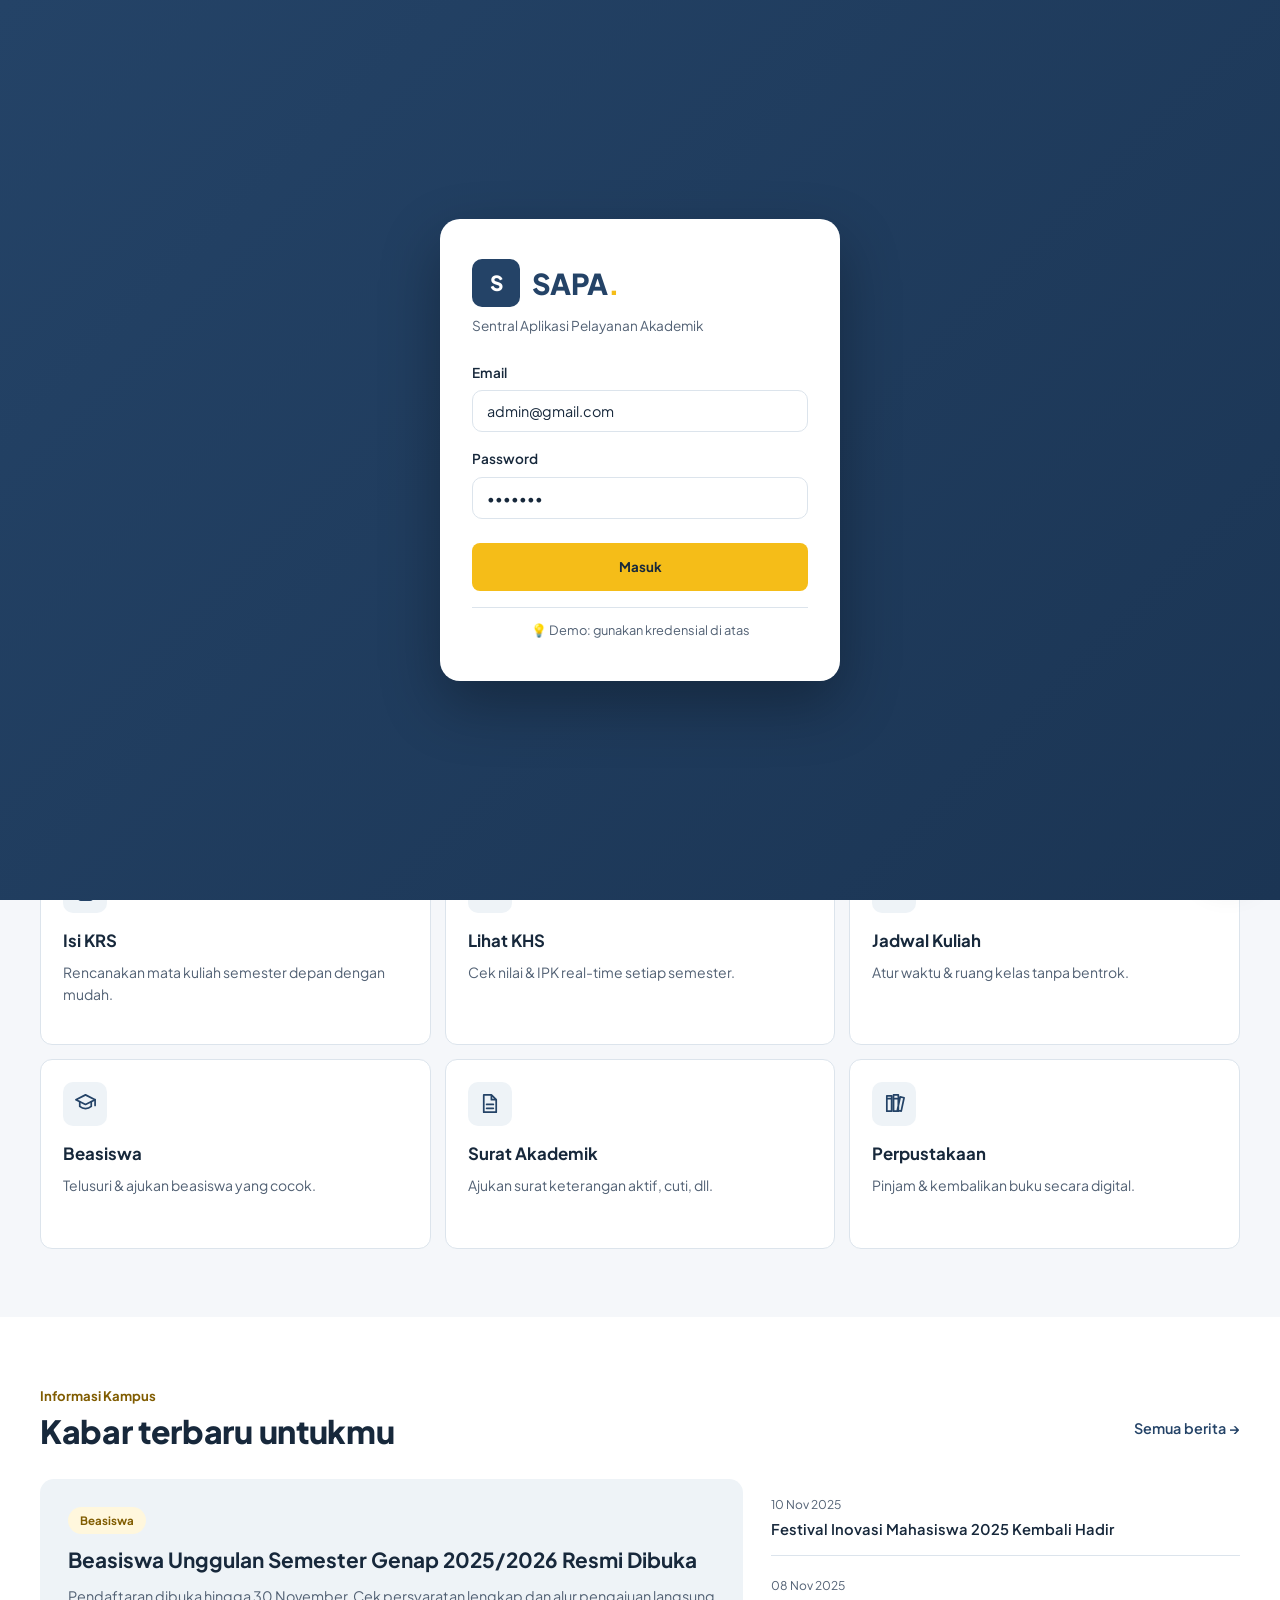
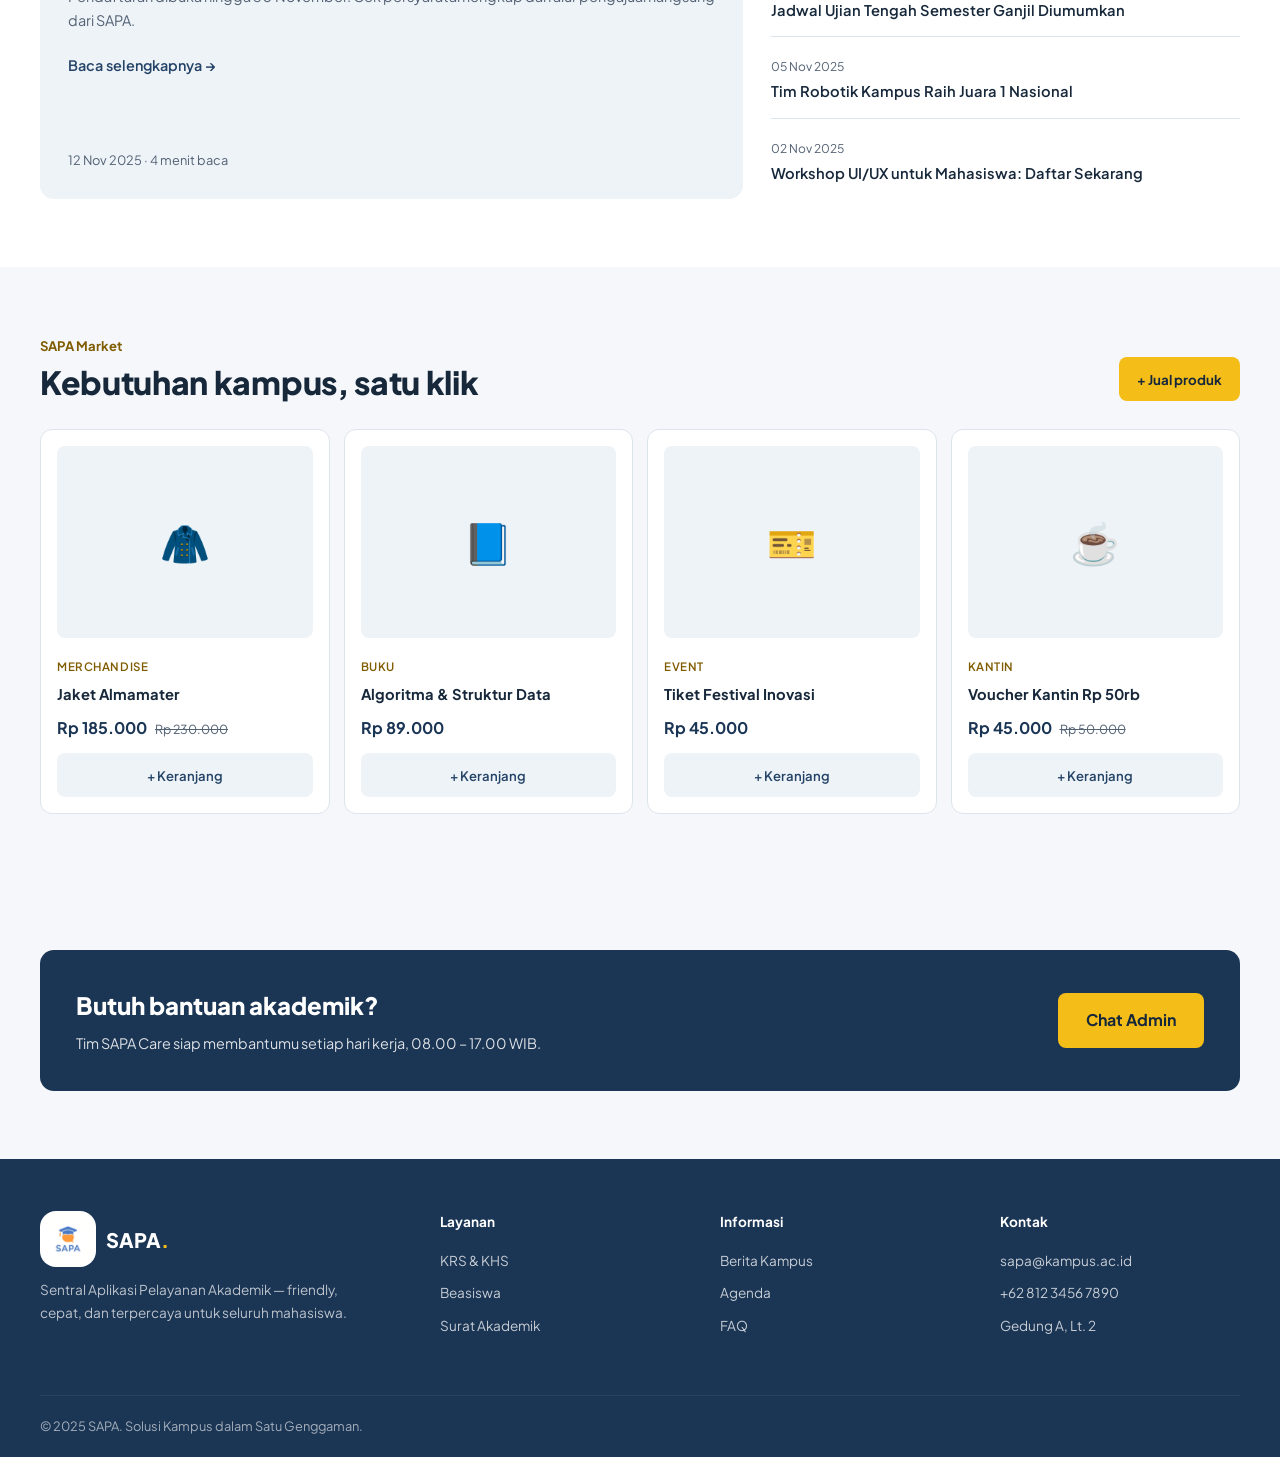
==== index.html @ d07b7230 "v 1.0" ====
<!doctype html>
<html lang="id">
  <head>
    <meta charset="UTF-8" />
    <meta name="viewport" content="width=device-width, initial-scale=1.0" />
    <meta name="theme-color" content="#FFFFFF" />
    <title>SAPA — Sentral Aplikasi Pelayanan Akademik</title>
    <link rel="manifest" href="manifest.json" />
    <link rel="preconnect" href="https://fonts.googleapis.com" />
    <link
      href="https://fonts.googleapis.com/css2?family=Plus+Jakarta+Sans:wght@400;500;600;700;800&display=swap"
      rel="stylesheet"
    />
    <link rel="stylesheet" href="css/style.css" />
    <link rel="stylesheet" href="css/components.css" />
    <link rel="stylesheet" href="css/pages.css" />
    <link rel="stylesheet" href="css/refined.css" />
    <link rel="icon" type="image/png" href="logo.png" />
  </head>
  <body>
    <!-- ========== NAVBAR ========== -->
    <header class="navbar" id="navbar">
      <div class="container nav-inner">
        <a href="index.html" class="logo">
          <img src="logo.png" alt="SAPA Logo" />
          <span class="logo-text">SAPA<span class="logo-dot">.</span></span>
        </a>

        <nav class="nav-links" id="navLinks">
          <a href="index.html" class="nav-link active">Beranda</a>
          <a href="layanan.html" class="nav-link">Layanan</a>
          <a href="index.html#info-section" class="nav-link">Informasi</a>
          <a href="index.html#market" class="nav-link">Marketplace</a>
        </nav>

        <div class="nav-actions">
          <button class="icon-btn search-toggle" aria-label="Cari">
            <svg
              width="20"
              height="20"
              viewBox="0 0 24 24"
              fill="none"
              stroke="currentColor"
              stroke-width="2"
            >
              <circle cx="11" cy="11" r="8" />
              <path d="m21 21-4.35-4.35" />
            </svg>
          </button>
          <button class="theme-toggle" aria-label="Toggle tema">
            <svg
              class="icon-moon"
              viewBox="0 0 24 24"
              fill="none"
              stroke="currentColor"
              stroke-width="2"
            >
              <path d="M21 12.79A9 9 0 1 1 11.21 3 7 7 0 0 0 21 12.79z" />
            </svg>
            <svg
              class="icon-sun"
              viewBox="0 0 24 24"
              fill="none"
              stroke="currentColor"
              stroke-width="2"
            >
              <circle cx="12" cy="12" r="5" />
              <line x1="12" y1="1" x2="12" y2="3" />
              <line x1="12" y1="21" x2="12" y2="23" />
              <line x1="4.22" y1="4.22" x2="5.64" y2="5.64" />
              <line x1="18.36" y1="18.36" x2="19.78" y2="19.78" />
              <line x1="1" y1="12" x2="3" y2="12" />
              <line x1="21" y1="12" x2="23" y2="12" />
              <line x1="4.22" y1="19.78" x2="5.64" y2="18.36" />
              <line x1="18.36" y1="5.64" x2="19.78" y2="4.22" />
            </svg>
          </button>
          <button class="icon-btn notif-btn" aria-label="Notifikasi">
            <svg
              width="20"
              height="20"
              viewBox="0 0 24 24"
              fill="none"
              stroke="currentColor"
              stroke-width="2"
            >
              <path d="M18 8A6 6 0 0 0 6 8c0 7-3 9-3 9h18s-3-2-3-9" />
              <path d="M13.73 21a2 2 0 0 1-3.46 0" />
            </svg>
            <span class="notif-dot"></span>
          </button>
          <button
            class="icon-btn"
            id="cartBtn"
            aria-label="Keranjang"
            style="position: relative"
          >
            <svg
              width="20"
              height="20"
              viewBox="0 0 24 24"
              fill="none"
              stroke="currentColor"
              stroke-width="2"
            >
              <circle cx="9" cy="21" r="1" />
              <circle cx="20" cy="21" r="1" />
              <path
                d="M1 1h4l2.68 13.39a2 2 0 0 0 2 1.61h9.72a2 2 0 0 0 2-1.61L23 6H6"
              />
            </svg>
            <span
              id="cartBadge"
              style="
                position: absolute;
                top: 2px;
                right: 2px;
                background: #ef4444;
                color: #fff;
                font-size: 0.65rem;
                font-weight: 700;
                width: 16px;
                height: 16px;
                border-radius: 50%;
                display: none;
                place-items: center;
              "
              >0</span
            >
          </button>
          <a href="profil.html" class="avatar" aria-label="Menu profil">R</a>
        </div>
      </div>
    </header>

    <!-- ========== HERO ========== -->
    <section class="hero" id="mainContent" tabindex="-1">
      <div class="container hero-grid">
        <div class="hero-content">
          
          <h1 class="hero-title">
            Semua layanan kampus,<br />
            <span class="text-gradient">dalam satu genggaman.</span>
          </h1>
          <p class="hero-desc">
            SAPA memudahkan mahasiswa mengurus KRS, melihat jadwal, memantau
            nilai, sampai belanja kebutuhan kampus — cepat, transparan, dan
            ramah.
          </p>

          <div class="hero-search">
            <svg
              class="search-icon"
              width="20"
              height="20"
              viewBox="0 0 24 24"
              fill="none"
              stroke="currentColor"
              stroke-width="2"
            >
              <circle cx="11" cy="11" r="8" />
              <path d="m21 21-4.35-4.35" />
            </svg>
            <input
              type="text"
              id="heroSearch"
              aria-label="Cari layanan, informasi, atau produk"
              placeholder="Cari layanan, informasi, atau produk…"
              autocomplete="off"
            />
            <kbd class="search-kbd">Ctrl K</kbd>
            <div class="search-suggestions" id="searchSuggestions"></div>
          </div>
          <div class="hero-tags">
            <span>Populer:</span>
            <a href="layanan.html#service-krs">Isi KRS</a>
            <a href="layanan.html#service-khs">Lihat KHS</a>
            <a href="#market">Jaket Almamater</a>
            <a href="layanan.html#service-beasiswa">Beasiswa</a>
          </div>
        </div>

        <div class="hero-visual">
          <div class="student-card">
            <div class="student-card-header">
              <div class="student-avatar">R</div>
              <div>
                <strong>Rani Puspita</strong>
                <span>Teknik Informatika · 2022</span>
              </div>
              <span class="status-badge">Aktif</span>
            </div>
            <div class="student-stats">
              <div class="mini-stat">
                <span class="mini-stat-label">IPK</span>
                <span class="mini-stat-value">3.86</span>
              </div>
              <div class="mini-stat">
                <span class="mini-stat-label">SKS Lulus</span>
                <span class="mini-stat-value">112/144</span>
              </div>
            </div>
            <div class="student-notifs">
              <!-- Notifikasi akan dimuat otomatis oleh JavaScript -->
            </div>
            <div class="next-class">
              <span>Kelas berikutnya</span>
              <strong>Pemrograman Web · 09:30</strong>
            </div>
          </div>
        </div>
      </div>
    </section>

    <!-- ========== STATS BAR ========== -->
    <section class="stats-bar">
      <div class="container stats-grid">
        <div class="stat-item">
          <span class="stat-number" data-count="12840">0</span>
          <span class="stat-label">Mahasiswa Aktif</span>
        </div>
        <div class="stat-item">
          <span class="stat-number" data-count="36">0</span>
          <span class="stat-label">Layanan Digital</span>
        </div>
        <div class="stat-item">
          <span class="stat-number" data-count="99">0</span>
          <span class="stat-label">Uptime Server (%)</span>
        </div>
        <div class="stat-item">
          <span class="stat-number" data-count="4.9" data-decimal="1">0</span>
          <span class="stat-label">Rating Pengguna</span>
        </div>
      </div>
    </section>

    <!-- ========== LAYANAN CEPAT ========== -->
    <section class="section" id="layanan-section">
      <div class="container">
        <div class="section-head">
          <div>
            <span class="section-eyebrow">Layanan Cepat</span>
            <h2 class="section-title">Apa yang kamu butuhkan hari ini?</h2>
          </div>
          <a href="layanan.html" class="link-arrow">Lihat semua →</a>
        </div>

        <div class="services-grid">
          <a href="layanan.html" class="service-card">
            <div
              class="service-icon"
              style="background: var(--primary-50); color: var(--primary)"
            >
              <svg aria-hidden="true" focusable="false" viewBox="0 0 24 24" fill="none" stroke="currentColor" stroke-width="1.8" stroke-linecap="round" stroke-linejoin="round"><rect x="5" y="4" width="14" height="18" rx="2"/><path d="M9 4V2h6v2M9 10h6M9 14h6M9 18h4"/></svg>
            </div>
            <h3>Isi KRS</h3>
            <p>Rencanakan mata kuliah semester depan dengan mudah.</p>
            <span class="service-arrow">→</span>
          </a>
          <a href="layanan.html" class="service-card">
            <div
              class="service-icon"
              style="
                background: var(--secondary-50);
                color: var(--secondary-600);
              "
            >
              <svg aria-hidden="true" focusable="false" viewBox="0 0 24 24" fill="none" stroke="currentColor" stroke-width="1.8" stroke-linecap="round" stroke-linejoin="round"><path d="M4 20V5M4 20h17"/><path d="M8 16v-4M13 16V8M18 16v-7"/></svg>
            </div>
            <h3>Lihat KHS</h3>
            <p>Cek nilai & IPK real-time setiap semester.</p>
            <span class="service-arrow">→</span>
          </a>
          <a href="layanan.html" class="service-card">
            <div
              class="service-icon"
              style="background: #e8f5e9; color: #2e7d32"
            >
              <svg aria-hidden="true" focusable="false" viewBox="0 0 24 24" fill="none" stroke="currentColor" stroke-width="1.8" stroke-linecap="round" stroke-linejoin="round"><rect x="3" y="5" width="18" height="16" rx="2"/><path d="M16 3v4M8 3v4M3 10h18"/></svg>
            </div>
            <h3>Jadwal Kuliah</h3>
            <p>Atur waktu & ruang kelas tanpa bentrok.</p>
            <span class="service-arrow">→</span>
          </a>
          <a href="layanan.html" class="service-card">
            <div
              class="service-icon"
              style="background: #fff3e0; color: #e65100"
            >
              <svg aria-hidden="true" focusable="false" viewBox="0 0 24 24" fill="none" stroke="currentColor" stroke-width="1.8" stroke-linecap="round" stroke-linejoin="round"><path d="m2 8 10-5 10 5-10 5L2 8Z"/><path d="M6 10v5c3.5 3 8.5 3 12 0v-5M22 8v6"/></svg>
            </div>
            <h3>Beasiswa</h3>
            <p>Telusuri & ajukan beasiswa yang cocok.</p>
            <span class="service-arrow">→</span>
          </a>
          <a href="layanan.html" class="service-card">
            <div
              class="service-icon"
              style="background: #e3f2fd; color: #1565c0"
            >
              <svg aria-hidden="true" focusable="false" viewBox="0 0 24 24" fill="none" stroke="currentColor" stroke-width="1.8" stroke-linecap="round" stroke-linejoin="round"><path d="M6 3h8l5 5v13H6zM14 3v5h5M9 13h7M9 17h7"/></svg>
            </div>
            <h3>Surat Akademik</h3>
            <p>Ajukan surat keterangan aktif, cuti, dll.</p>
            <span class="service-arrow">→</span>
          </a>
          <a href="layanan.html" class="service-card">
            <div
              class="service-icon"
              style="background: #f3e5f5; color: #6a1b9a"
            >
              <svg aria-hidden="true" focusable="false" viewBox="0 0 24 24" fill="none" stroke="currentColor" stroke-width="1.8" stroke-linecap="round" stroke-linejoin="round"><path d="M4 4h5v16H4zM11 3h5v17h-5zM18 5l4 1-3 14-4-1zM5.5 7h2M12.5 7h2"/></svg>
            </div>
            <h3>Perpustakaan</h3>
            <p>Pinjam & kembalikan buku secara digital.</p>
            <span class="service-arrow">→</span>
          </a>
        </div>
      </div>
    </section>

    <!-- ========== INFORMASI ========== -->
    <section class="section section-alt" id="info-section">
      <div class="container">
        <div class="section-head">
          <div>
            <span class="section-eyebrow">Informasi Kampus</span>
            <h2 class="section-title">Kabar terbaru untukmu</h2>
          </div>
          <a href="#" class="link-arrow">Semua berita →</a>
        </div>

        <div class="news-grid">
          <article class="news-featured">
            <span class="news-tag">Beasiswa</span>
            <h3>Beasiswa Unggulan Semester Genap 2025/2026 Resmi Dibuka</h3>
            <p>
              Pendaftaran dibuka hingga 30 November. Cek persyaratan lengkap dan
              alur pengajuan langsung dari SAPA.
            </p>
            <a href="#" class="link-arrow">Baca selengkapnya →</a>
            <span class="news-date">12 Nov 2025 · 4 menit baca</span>
          </article>

          <div class="news-list">
            <a href="#" class="news-item">
              <span class="news-item-date">10 Nov 2025</span>
              <h4>Festival Inovasi Mahasiswa 2025 Kembali Hadir</h4>
            </a>
            <a href="#" class="news-item">
              <span class="news-item-date">08 Nov 2025</span>
              <h4>Jadwal Ujian Tengah Semester Ganjil Diumumkan</h4>
            </a>
            <a href="#" class="news-item">
              <span class="news-item-date">05 Nov 2025</span>
              <h4>Tim Robotik Kampus Raih Juara 1 Nasional</h4>
            </a>
            <a href="#" class="news-item">
              <span class="news-item-date">02 Nov 2025</span>
              <h4>Workshop UI/UX untuk Mahasiswa: Daftar Sekarang</h4>
            </a>
          </div>
        </div>
      </div>
    </section>

    <!-- ========== MARKETPLACE ========== -->
    <section class="section" id="market">
      <div class="container">
        <div class="section-head">
          <div>
            <span class="section-eyebrow">SAPA Market</span>
            <h2 class="section-title">Kebutuhan kampus, satu klik</h2>
          </div>
          <button type="button" class="btn-primary btn-sell-product" id="addProductBtn">+ Jual produk</button>
        </div>

        <div class="product-grid">
          <div class="product-card">
            <div
              class="product-img"
              style="background: linear-gradient(135deg, #244367, #2e527c)"
            >
              🧥
            </div>
            <span class="product-cat">Merchandise</span>
            <h4>Jaket Almamater</h4>
            <div class="product-price">
              <strong>Rp 185.000</strong>
              <s>Rp 230.000</s>
            </div>
            <button class="btn-add">+ Keranjang</button>
          </div>
          <div class="product-card">
            <div
              class="product-img"
              style="background: linear-gradient(135deg, #ffc107, #e6ac00)"
            >
              📘
            </div>
            <span class="product-cat">Buku</span>
            <h4>Algoritma & Struktur Data</h4>
            <div class="product-price">
              <strong>Rp 89.000</strong>
            </div>
            <button class="btn-add">+ Keranjang</button>
          </div>
          <div class="product-card">
            <div
              class="product-img"
              style="background: linear-gradient(135deg, #10b981, #059669)"
            >
              🎫
            </div>
            <span class="product-cat">Event</span>
            <h4>Tiket Festival Inovasi</h4>
            <div class="product-price">
              <strong>Rp 45.000</strong>
            </div>
            <button class="btn-add">+ Keranjang</button>
          </div>
          <div class="product-card">
            <div
              class="product-img"
              style="background: linear-gradient(135deg, #f59e0b, #d97706)"
            >
              ☕
            </div>
            <span class="product-cat">Kantin</span>
            <h4>Voucher Kantin Rp 50rb</h4>
            <div class="product-price">
              <strong>Rp 45.000</strong>
              <s>Rp 50.000</s>
            </div>
            <button class="btn-add">+ Keranjang</button>
          </div>
        </div>
      </div>
    </section>

    <!-- ========== CTA ========== -->
    <section class="section">
      <div class="container">
        <div class="cta-box">
          <div>
            <h2>Butuh bantuan akademik?</h2>
            <p>
              Tim SAPA Care siap membantumu setiap hari kerja, 08.00 – 17.00
              WIB.
            </p>
          </div>
          <a href="#" class="btn-primary">Chat Admin</a>
        </div>
      </div>
    </section>

    <!-- ========== FOOTER ========== -->
    <footer class="footer">
      <div class="container footer-grid">
        <div class="footer-brand">
          <a href="index.html" class="logo">
            <img src="logo.png" alt="SAPA Logo" />
            <span class="logo-text">SAPA<span class="logo-dot">.</span></span>
          </a>
          <p>
            Sentral Aplikasi Pelayanan Akademik — friendly, cepat, dan
            terpercaya untuk seluruh mahasiswa.
          </p>
        </div>
        <div class="footer-col">
          <h4>Layanan</h4>
          <a href="layanan.html">KRS & KHS</a>
          <a href="layanan.html">Beasiswa</a>
          <a href="layanan.html">Surat Akademik</a>
        </div>
        <div class="footer-col">
          <h4>Informasi</h4>
          <a href="#">Berita Kampus</a>
          <a href="#">Agenda</a>
          <a href="#">FAQ</a>
        </div>
        <div class="footer-col">
          <h4>Kontak</h4>
          <a href="mailto:sapa@kampus.ac.id">sapa@kampus.ac.id</a>
          <a href="tel:+6281234567890">+62 812 3456 7890</a>
          <span>Gedung A, Lt. 2</span>
        </div>
      </div>
      <div class="footer-bottom container">
        <span>© 2025 SAPA. Solusi Kampus dalam Satu Genggaman.</span>
      </div>
    </footer>

    <!-- ========== FLOATING HELP ========== -->
    <button class="floating-help" id="floatingHelp" aria-label="Bantuan">
      <svg
        width="24"
        height="24"
        viewBox="0 0 24 24"
        fill="none"
        stroke="currentColor"
        stroke-width="2"
      >
        <path
          d="M21 15a2 2 0 0 1-2 2H7l-4 4V5a2 2 0 0 1 2-2h14a2 2 0 0 1 2 2z"
        />
      </svg>
    </button>

    <!-- ========== MOBILE BOTTOM NAV ========== -->
    <nav class="mobile-nav">
      <a href="index.html" class="mobile-nav-link active">
        <svg
          width="22"
          height="22"
          viewBox="0 0 24 24"
          fill="none"
          stroke="currentColor"
          stroke-width="2"
        >
          <path d="m3 9 9-7 9 7v11a2 2 0 0 1-2 2H5a2 2 0 0 1-2-2z" />
          <polyline points="9 22 9 12 15 12 15 22" />
        </svg>
        <span>Beranda</span>
      </a>
      <a href="layanan.html" class="mobile-nav-link">
        <svg
          width="22"
          height="22"
          viewBox="0 0 24 24"
          fill="none"
          stroke="currentColor"
          stroke-width="2"
        >
          <rect x="3" y="3" width="7" height="7" />
          <rect x="14" y="3" width="7" height="7" />
          <rect x="14" y="14" width="7" height="7" />
          <rect x="3" y="14" width="7" height="7" />
        </svg>
        <span>Layanan</span>
      </a>
      <a href="index.html#info-section" class="mobile-nav-link">
        <svg
          width="22"
          height="22"
          viewBox="0 0 24 24"
          fill="none"
          stroke="currentColor"
          stroke-width="2"
        >
          <circle cx="12" cy="12" r="10" />
          <line x1="12" y1="16" x2="12" y2="12" />
          <line x1="12" y1="8" x2="12.01" y2="8" />
        </svg>
        <span>Info</span>
      </a>
      <a href="index.html#market" class="mobile-nav-link">
        <svg
          width="22"
          height="22"
          viewBox="0 0 24 24"
          fill="none"
          stroke="currentColor"
          stroke-width="2"
        >
          <path d="M6 2 3 6v14a2 2 0 0 0 2 2h14a2 2 0 0 0 2-2V6l-3-4z" />
          <line x1="3" y1="6" x2="21" y2="6" />
          <path d="M16 10a4 4 0 0 1-8 0" />
        </svg>
        <span>Toko</span>
      </a>
      <a href="profil.html" class="mobile-nav-link">
        <svg
          width="22"
          height="22"
          viewBox="0 0 24 24"
          fill="none"
          stroke="currentColor"
          stroke-width="2"
        >
          <path d="M20 21v-2a4 4 0 0 0-4-4H8a4 4 0 0 0-4 4v2" />
          <circle cx="12" cy="7" r="4" />
        </svg>
        <span>Profil</span>
      </a>
    </nav>

    <script src="js/data.js"></script>
    <script src="js/app.js"></script>
    <script src="js/enhance.js"></script>
  </body>
</html>
---- css/style.css ----
/* ============ RESET & BASE ============ */
*, *::before, *::after { box-sizing: border-box; margin: 0; padding: 0; }

:root {
  --primary: #244367;
  --primary-600: #2E527C;
  --primary-700: #1B3554;
  --primary-50: #EEF2F7;
  --secondary: #FFC107;
  --secondary-600: #E6AC00;
  --secondary-50: #FFF8E1;
  --bg: #F4F6FA;
  --surface: #FFFFFF;
  --text: #1A2433;
  --text-muted: #64748B;
  --border: #E5EAF1;
  --success: #10B981;
  --danger: #EF4444;
  --radius-sm: 10px;
  --radius: 16px;
  --radius-lg: 24px;
  --shadow-sm: 0 1px 3px rgba(36,67,103,0.08);
  --shadow: 0 4px 16px rgba(36,67,103,0.08);
  --shadow-lg: 0 12px 40px rgba(36,67,103,0.14);
  --font: 'Plus Jakarta Sans', sans-serif;
}

html { scroll-behavior: smooth; }

body {
  font-family: var(--font);
  background: var(--bg);
  color: var(--text);
  line-height: 1.6;
  -webkit-font-smoothing: antialiased;
}

a { text-decoration: none; color: inherit; }
img { max-width: 100%; display: block; }
button { font-family: inherit; cursor: pointer; border: none; background: none; }
s { color: var(--text-muted); font-size: 0.85em; }

.container {
  width: min(1200px, 100% - 48px);
  margin-inline: auto;
}

/* ============ NAVBAR ============ */
.navbar {
  position: sticky;
  top: 0;
  z-index: 100;
  background: rgba(255,255,255,0.85);
  backdrop-filter: blur(16px);
  border-bottom: 1px solid var(--border);
}

.nav-inner {
  display: flex;
  align-items: center;
  justify-content: space-between;
  height: 72px;
}

.logo {
  display: flex;
  align-items: center;
  gap: 10px;
  font-weight: 800;
  font-size: 1.25rem;
}

.logo-mark {
  width: 36px;
  height: 36px;
  background: var(--primary);
  color: #fff;
  border-radius: 10px;
  display: grid;
  place-items: center;
  font-weight: 800;
}

.logo-dot { color: var(--secondary); }

.nav-links {
  display: flex;
  gap: 32px;
  align-items: center;
}

.nav-link {
  font-size: 0.925rem;
  font-weight: 500;
  color: var(--text-muted);
  transition: color 0.2s;
  position: relative;
}

.nav-link:hover, .nav-link.active { color: var(--primary); }

.nav-link.active::after {
  content: '';
  position: absolute;
  bottom: -6px;
  left: 0;
  width: 100%;
  height: 2px;
  background: var(--secondary);
  border-radius: 2px;
}

.nav-actions {
  display: flex;
  align-items: center;
  gap: 12px;
}

.icon-btn {
  width: 40px;
  height: 40px;
  border-radius: 50%;
  display: grid;
  place-items: center;
  color: var(--text-muted);
  transition: background 0.2s, color 0.2s;
  position: relative;
}

.icon-btn:hover { background: var(--primary-50); color: var(--primary); }

.notif-dot {
  position: absolute;
  top: 8px;
  right: 8px;
  width: 8px;
  height: 8px;
  background: var(--danger);
  border-radius: 50%;
  border: 2px solid #fff;
}

.avatar {
  width: 40px;
  height: 40px;
  border-radius: 50%;
  background: var(--primary);
  color: #fff;
  display: grid;
  place-items: center;
  font-weight: 700;
  font-size: 0.95rem;
}

.hamburger {
  display: none;
  flex-direction: column;
  gap: 5px;
  padding: 8px;
}

.hamburger span {
  width: 22px;
  height: 2px;
  background: var(--text);
  border-radius: 2px;
  transition: 0.3s;
}

/* ============ HERO ============ */
.hero { padding: 72px 0 48px; }

.hero-grid {
  display: grid;
  grid-template-columns: 1.1fr 0.9fr;
  gap: 64px;
  align-items: center;
}

.badge-pill {
  display: inline-block;
  background: var(--secondary-50);
  color: var(--secondary-600);
  font-size: 0.8rem;
  font-weight: 600;
  padding: 6px 16px;
  border-radius: 100px;
  margin-bottom: 20px;
}

.hero-title {
  font-size: clamp(2rem, 4.5vw, 3.2rem);
  font-weight: 800;
  line-height: 1.15;
  letter-spacing: -0.02em;
  margin-bottom: 20px;
}

.text-gradient {
  background: linear-gradient(135deg, var(--primary), var(--primary-600));
  -webkit-background-clip: text;
  -webkit-text-fill-color: transparent;
}

.hero-desc {
  color: var(--text-muted);
  font-size: 1.05rem;
  max-width: 52ch;
  margin-bottom: 28px;
}

.hero-search {
  position: relative;
  display: flex;
  align-items: center;
  background: var(--surface);
  border: 1.5px solid var(--border);
  border-radius: var(--radius);
  padding: 4px 6px 4px 16px;
  box-shadow: var(--shadow-sm);
  max-width: 520px;
}

.hero-search:focus-within {
  border-color: var(--primary);
  box-shadow: 0 0 0 4px rgba(36,67,103,0.08);
}

.search-icon { color: var(--text-muted); flex-shrink: 0; }

.hero-search input {
  flex: 1;
  border: none;
  outline: none;
  padding: 12px 12px;
  font-family: inherit;
  font-size: 0.95rem;
  background: transparent;
}

.search-kbd {
  font-size: 0.75rem;
  color: var(--text-muted);
  background: var(--bg);
  padding: 4px 8px;
  border-radius: 6px;
  border: 1px solid var(--border);
  margin-right: 6px;
}

.search-suggestions {
  position: absolute;
  top: calc(100% + 8px);
  left: 0;
  right: 0;
  background: var(--surface);
  border-radius: var(--radius-sm);
  box-shadow: var(--shadow-lg);
  padding: 8px;
  display: none;
  z-index: 20;
}

.search-suggestions.active { display: block; }

.search-suggestions a {
  display: block;
  padding: 10px 12px;
  border-radius: 8px;
  font-size: 0.9rem;
  transition: background 0.15s;
}

.search-suggestions a:hover { background: var(--primary-50); }

.hero-tags {
  display: flex;
  flex-wrap: wrap;
  align-items: center;
  gap: 8px;
  margin-top: 16px;
  font-size: 0.85rem;
  color: var(--text-muted);
}

.hero-tags a {
  background: var(--surface);
  border: 1px solid var(--border);
  padding: 4px 12px;
  border-radius: 100px;
  font-weight: 500;
  transition: 0.2s;
}

.hero-tags a:hover {
  background: var(--primary);
  color: #fff;
  border-color: var(--primary);
}

/* Student Card */
.student-card {
  background: var(--surface);
  border-radius: var(--radius-lg);
  padding: 24px;
  box-shadow: var(--shadow-lg);
  border: 1px solid var(--border);
}

.student-card-header {
  display: flex;
  align-items: center;
  gap: 12px;
  margin-bottom: 20px;
}

.student-avatar {
  width: 48px;
  height: 48px;
  border-radius: 14px;
  background: linear-gradient(135deg, var(--primary), var(--primary-600));
  color: #fff;
  display: grid;
  place-items: center;
  font-weight: 800;
  font-size: 1.1rem;
}

.student-card-header strong { display: block; font-size: 0.95rem; }
.student-card-header span { font-size: 0.8rem; color: var(--text-muted); }

.status-badge {
  margin-left: auto;
  background: #E8F5E9;
  color: #2E7D32;
  font-size: 0.72rem;
  font-weight: 600;
  padding: 4px 10px;
  border-radius: 100px;
}

.student-stats {
  display: grid;
  grid-template-columns: 1fr 1fr;
  gap: 12px;
  margin-bottom: 20px;
}

.mini-stat {
  background: var(--bg);
  border-radius: var(--radius-sm);
  padding: 14px;
}

.mini-stat-label { font-size: 0.75rem; color: var(--text-muted); display: block; }
.mini-stat-value { font-size: 1.25rem; font-weight: 800; color: var(--primary); }

.student-notifs { display: flex; flex-direction: column; gap: 8px; margin-bottom: 20px; }

.notif-item {
  font-size: 0.82rem;
  padding: 10px 12px;
  border-radius: 10px;
  display: flex;
  align-items: center;
  gap: 8px;
}

.notif-item.success { background: #E8F5E9; color: #2E7D32; }
.notif-item.warning { background: #FFF8E1; color: #B45309; }

.next-class {
  border-top: 1px solid var(--border);
  padding-top: 16px;
  font-size: 0.82rem;
}

.next-class span { color: var(--text-muted); display: block; }
.next-class strong { color: var(--primary); }

/* ============ STATS BAR ============ */
.stats-bar { padding: 32px 0; }

.stats-grid {
  display: grid;
  grid-template-columns: repeat(4, 1fr);
  gap: 24px;
  background: var(--surface);
  border-radius: var(--radius-lg);
  padding: 32px;
  box-shadow: var(--shadow);
  border: 1px solid var(--border);
}

.stat-item { text-align: center; }

.stat-number {
  display: block;
  font-size: 1.75rem;
  font-weight: 800;
  color: var(--primary);
}

.stat-label { font-size: 0.82rem; color: var(--text-muted); }

/* ============ SECTION ============ */
.section { padding: 64px 0; }
.section-alt { background: var(--surface); }

.section-head {
  display: flex;
  justify-content: space-between;
  align-items: flex-end;
  gap: 24px;
  margin-bottom: 36px;
}

.section-eyebrow {
  font-size: 0.8rem;
  font-weight: 700;
  text-transform: uppercase;
  letter-spacing: 0.08em;
  color: var(--secondary-600);
  display: block;
  margin-bottom: 6px;
}

.section-title {
  font-size: clamp(1.5rem, 2.5vw, 2rem);
  font-weight: 800;
  letter-spacing: -0.01em;
}

.link-arrow {
  font-size: 0.9rem;
  font-weight: 600;
  color: var(--primary);
  white-space: nowrap;
  transition: gap 0.2s;
}

.link-arrow:hover { color: var(--secondary-600); }

/* ============ SERVICES GRID ============ */
.services-grid {
  display: grid;
  grid-template-columns: repeat(3, 1fr);
  gap: 20px;
}

.service-card {
  background: var(--surface);
  border: 1px solid var(--border);
  border-radius: var(--radius);
  padding: 28px 24px;
  position: relative;
  transition: transform 0.25s, box-shadow 0.25s, border-color 0.25s;
}

.service-card:hover {
  transform: translateY(-4px);
  box-shadow: var(--shadow-lg);
  border-color: transparent;
}

.service-icon {
  width: 52px;
  height: 52px;
  border-radius: 14px;
  display: grid;
  place-items: center;
  font-size: 1.4rem;
  margin-bottom: 16px;
}

.service-card h3 { font-size: 1.05rem; font-weight: 700; margin-bottom: 8px; }
.service-card p { font-size: 0.875rem; color: var(--text-muted); margin-bottom: 16px; }

.service-arrow {
  position: absolute;
  bottom: 24px;
  right: 24px;
  font-size: 1.1rem;
  color: var(--primary);
  opacity: 0;
  transform: translateX(-6px);
  transition: 0.25s;
}

.service-card:hover .service-arrow { opacity: 1; transform: translateX(0); }

/* Detailed service cards (halaman layanan) */
.services-grid-full { grid-template-columns: repeat(2, 1fr); }

.service-card-detailed {
  display: flex;
  gap: 20px;
  align-items: flex-start;
}

.service-card-detailed .service-icon { flex-shrink: 0; }

.service-body { flex: 1; }

.btn-sm {
  padding: 8px 18px;
  font-size: 0.82rem;
  border-radius: 10px;
}

/* ============ NEWS ============ */
.news-grid {
  display: grid;
  grid-template-columns: 1.2fr 0.8fr;
  gap: 32px;
}

.news-featured {
  background: var(--bg);
  border-radius: var(--radius-lg);
  padding: 32px;
  display: flex;
  flex-direction: column;
  gap: 12px;
}

.news-tag {
  display: inline-block;
  background: var(--secondary-50);
  color: var(--secondary-600);
  font-size: 0.72rem;
  font-weight: 700;
  padding: 4px 12px;
  border-radius: 100px;
  width: fit-content;
}

.news-featured h3 { font-size: 1.3rem; font-weight: 700; line-height: 1.35; }
.news-featured p { font-size: 0.9rem; color: var(--text-muted); }
.news-date { font-size: 0.8rem; color: var(--text-muted); margin-top: auto; }

.news-list { display: flex; flex-direction: column; gap: 4px; }

.news-item {
  padding: 16px 0;
  border-bottom: 1px solid var(--border);
  display: flex;
  flex-direction: column;
  gap: 4px;
  transition: padding-left 0.2s;
}

.news-item:hover { padding-left: 8px; }
.news-item:last-child { border-bottom: none; }

.news-item-date { font-size: 0.75rem; color: var(--text-muted); }
.news-item h4 { font-size: 0.92rem; font-weight: 600; line-height: 1.4; }

/* ============ PRODUCTS ============ */
.product-grid {
  display: grid;
  grid-template-columns: repeat(4, 1fr);
  gap: 20px;
}

.product-card {
  background: var(--surface);
  border: 1px solid var(--border);
  border-radius: var(--radius);
  padding: 16px;
  transition: transform 0.25s, box-shadow 0.25s;
}

.product-card:hover { transform: translateY(-4px); box-shadow: var(--shadow-lg); }

.product-img {
  aspect-ratio: 4/3;
  border-radius: 12px;
  display: grid;
  place-items: center;
  font-size: 2.5rem;
  margin-bottom: 14px;
}

.product-cat {
  font-size: 0.72rem;
  font-weight: 600;
  color: var(--secondary-600);
  text-transform: uppercase;
  letter-spacing: 0.05em;
}

.product-card h4 { font-size: 0.92rem; font-weight: 700; margin: 4px 0 8px; }

.product-price { display: flex; align-items: baseline; gap: 8px; margin-bottom: 12px; }
.product-price strong { font-size: 1rem; color: var(--primary); }
.product-price s { font-size: 0.78rem; }

.btn-add {
  width: 100%;
  padding: 10px;
  border-radius: 10px;
  background: var(--primary-50);
  color: var(--primary);
  font-weight: 600;
  font-size: 0.82rem;
  transition: 0.2s;
}

.btn-add:hover { background: var(--primary); color: #fff; }

/* ============ CTA ============ */
.cta-box {
  background: linear-gradient(135deg, var(--primary), var(--primary-700));
  border-radius: var(--radius-lg);
  padding: 48px;
  display: flex;
  align-items: center;
  justify-content: space-between;
  gap: 32px;
  color: #fff;
}

.cta-box h2 { font-size: 1.5rem; font-weight: 800; margin-bottom: 6px; }
.cta-box p { font-size: 0.9rem; opacity: 0.85; }

.btn-primary {
  display: inline-flex;
  align-items: center;
  justify-content: center;
  gap: 8px;
  background: var(--secondary);
  color: var(--primary-700);
  font-weight: 700;
  padding: 14px 28px;
  border-radius: 12px;
  transition: 0.2s;
  white-space: nowrap;
}

.btn-primary:hover { background: var(--secondary-600); transform: translateY(-2px); }

/* ============ FOOTER ============ */
.footer {
  background: var(--primary-700);
  color: #fff;
  padding-top: 64px;
}

.footer-grid {
  display: grid;
  grid-template-columns: 1.5fr 1fr 1fr 1fr;
  gap: 40px;
  padding-bottom: 48px;
}

.footer-brand p { font-size: 0.85rem; opacity: 0.7; margin-top: 12px; max-width: 32ch; }

.footer-col h4 { font-size: 0.85rem; font-weight: 700; margin-bottom: 16px; }
.footer-col a, .footer-col span {
  display: block;
  font-size: 0.85rem;
  opacity: 0.75;
  margin-bottom: 10px;
  transition: opacity 0.2s;
}
.footer-col a:hover { opacity: 1; }

.footer-bottom {
  border-top: 1px solid rgba(255,255,255,0.1);
  padding: 20px 0;
  font-size: 0.8rem;
  opacity: 0.6;
}

/* ============ FLOATING HELP ============ */
.floating-help {
  position: fixed;
  bottom: 24px;
  right: 24px;
  width: 56px;
  height: 56px;
  border-radius: 50%;
  background: var(--secondary);
  color: var(--primary-700);
  display: grid;
  place-items: center;
  box-shadow: var(--shadow-lg);
  z-index: 90;
  transition: transform 0.2s;
}

.floating-help:hover { transform: scale(1.08); }

/* ============ PAGE HEADER ============ */
.page-header {
  padding: 56px 0 40px;
  background: var(--surface);
  border-bottom: 1px solid var(--border);
}

.page-title {
  font-size: clamp(1.8rem, 3.5vw, 2.5rem);
  font-weight: 800;
  margin-bottom: 8px;
}

.page-subtitle { color: var(--text-muted); font-size: 1rem; }

/* ============ MOBILE NAV ============ */
.mobile-nav { display: none; }

/* ============ RESPONSIVE ============ */
@media (max-width: 1024px) {
  .hero-grid { grid-template-columns: 1fr; gap: 40px; }
  .hero-visual { order: -1; max-width: 420px; }
  .services-grid { grid-template-columns: repeat(2, 1fr); }
  .product-grid { grid-template-columns: repeat(2, 1fr); }
  .footer-grid { grid-template-columns: repeat(2, 1fr); }
  .news-grid { grid-template-columns: 1fr; }
  .stats-grid { grid-template-columns: repeat(2, 1fr); }
  .services-grid-full { grid-template-columns: 1fr; }
}

@media (max-width: 768px) {
  .container { width: calc(100% - 32px); }

  .nav-links { display: none; }
  .hamburger { display: flex; }

  .hero { padding: 48px 0 32px; }
  .hero-title { font-size: 1.9rem; }

  .services-grid { grid-template-columns: 1fr; }
  .product-grid { grid-template-columns: repeat(2, 1fr); }
  .section { padding: 48px 0; }
  .section-head { flex-direction: column; align-items: flex-start; gap: 12px; }

  .cta-box { flex-direction: column; text-align: center; padding: 32px 24px; }

  .footer-grid { grid-template-columns: 1fr; gap: 32px; }

  .mobile-nav {
    display: flex;
    position: fixed;
    bottom: 0;
    left: 0;
    right: 0;
    background: var(--surface);
    border-top: 1px solid var(--border);
    padding: 8px 0;
    z-index: 100;
    justify-content: space-around;
    backdrop-filter: blur(12px);
    background: rgba(255,255,255,0.92);
  }

  .mobile-nav-link {
    display: flex;
    flex-direction: column;
    align-items: center;
    gap: 2px;
    font-size: 0.65rem;
    font-weight: 600;
    color: var(--text-muted);
    padding: 4px 12px;
    border-radius: 10px;
    transition: color 0.2s;
  }

  .mobile-nav-link.active { color: var(--primary); }

  .floating-help { bottom: 80px; right: 16px; width: 48px; height: 48px; }

  .page-header { padding: 40px 0 32px; }
}

@media (max-width: 480px) {
  .product-grid { grid-template-columns: 1fr; }
  .stats-grid { grid-template-columns: 1fr; gap: 16px; }
  .student-stats { grid-template-columns: 1fr; }
}

/* ============================================================
   DARK MODE
   ============================================================ */
[data-theme="dark"] {
  --bg: #0F172A;
  --surface: #1E293B;
  --text: #F1F5F9;
  --text-muted: #94A3B8;
  --border: #334155;
  --primary-50: #1E3A5F;
  --primary: #60A5FA;
  --primary-600: #3B82F6;
  --primary-700: #1E40AF;
  --secondary: #FBBF24;
  --secondary-600: #F59E0B;
  --secondary-50: #422006;
  --shadow-sm: 0 1px 3px rgba(0,0,0,0.3);
  --shadow: 0 4px 16px rgba(0,0,0,0.3);
  --shadow-lg: 0 12px 40px rgba(0,0,0,0.5);
}

[data-theme="dark"] .navbar {
  background: rgba(15, 23, 42, 0.85);
}

[data-theme="dark"] .login-screen {
  background: linear-gradient(135deg, #0F172A, #1E3A5F);
}

[data-theme="dark"] .product-img,
[data-theme="dark"] .cart-item-img {
  filter: brightness(0.9);
}

[data-theme="dark"] .footer {
  background: #020617;
}

[data-theme="dark"] .toast {
  background: #1E293B;
  color: #F1F5F9;
}

/* Reduced motion */
@media (prefers-reduced-motion: reduce) {
  *, *::before, *::after {
    animation-duration: 0.01ms !important;
    animation-iteration-count: 1 !important;
    transition-duration: 0.01ms !important;
    scroll-behavior: auto !important;
  }
}

/* Skip link */
.skip-link {
  position: absolute;
  top: -40px;
  left: 8px;
  background: var(--primary);
  color: #fff;
  padding: 8px 16px;
  border-radius: 8px;
  z-index: 100000;
  font-weight: 600;
  transition: top 0.2s;
}
.skip-link:focus { top: 8px; }

/* ============================================================
   PRINT
   ============================================================ */
@media print {
  .navbar, .footer, .floating-help, .mobile-nav,
  .toast-container, .modal-footer, .drawer-header button,
  .notif-btn, .icon-btn, .skip-link { display: none !important; }

  .modal-backdrop {
    position: static !important;
    background: none !important;
    padding: 0 !important;
  }
  .modal {
    box-shadow: none !important;
    max-height: none !important;
    transform: none !important;
  }
  body { background: #fff !important; color: #000 !important; }
  .data-table { font-size: 11pt; }
  .data-table th, .data-table td { border-color: #ccc !important; }
}

.logo {
  display: flex;
  align-items: center;
  text-decoration: none;
}

.logo img {
  height: 48px; 
  width: auto;
  object-fit: contain;
  transition: transform 0.2s ease;
  border-radius: 16px;
}

.logo img:hover {
  transform: scale(1.05);
}

.footer-brand .logo img {
  height: 56px;
  border-radius: 16px;
}
---- css/components.css ----
/* ============ TOAST ============ */
.toast-container {
  position: fixed;
  top: 88px;
  right: 24px;
  z-index: 10000;
  display: flex;
  flex-direction: column;
  gap: 10px;
  pointer-events: none;
}

.toast {
  display: flex;
  align-items: center;
  gap: 10px;
  background: var(--surface);
  padding: 14px 18px;
  border-radius: 12px;
  box-shadow: 0 8px 30px rgba(0,0,0,0.15);
  font-size: 0.9rem;
  font-weight: 500;
  min-width: 260px;
  max-width: 400px;
  opacity: 0;
  transform: translateX(20px);
  transition: all 0.3s;
  pointer-events: auto;
  border-left: 4px solid var(--primary);
}

.toast.show { opacity: 1; transform: translateX(0); }
.toast-success { border-left-color: #10B981; }
.toast-error { border-left-color: #EF4444; }
.toast-warning { border-left-color: #F59E0B; }
.toast-info { border-left-color: #3B82F6; }

.toast-icon {
  width: 24px;
  height: 24px;
  border-radius: 50%;
  display: grid;
  place-items: center;
  font-weight: 700;
  font-size: 0.75rem;
  flex-shrink: 0;
}

.toast-success .toast-icon { background: #D1FAE5; color: #059669; }
.toast-error .toast-icon { background: #FEE2E2; color: #DC2626; }
.toast-warning .toast-icon { background: #FEF3C7; color: #D97706; }
.toast-info .toast-icon { background: #DBEAFE; color: #2563EB; }

/* ============ MODAL ============ */
.modal-backdrop {
  position: fixed;
  inset: 0;
  background: rgba(15, 23, 42, 0.6);
  backdrop-filter: blur(4px);
  z-index: 9999;
  display: grid;
  place-items: center;
  padding: 20px;
  opacity: 0;
  transition: opacity 0.25s;
}

.modal-backdrop.show { opacity: 1; }

.modal {
  background: var(--surface);
  border-radius: 20px;
  width: 100%;
  max-width: 560px;
  max-height: 90vh;
  display: flex;
  flex-direction: column;
  box-shadow: 0 24px 60px rgba(0,0,0,0.25);
  transform: scale(0.95);
  transition: transform 0.25s;
}

.modal-backdrop.show .modal { transform: scale(1); }
.modal-sm { max-width: 400px; }
.modal-lg { max-width: 900px; }
.modal-md { max-width: 640px; }

.modal-header {
  display: flex;
  align-items: center;
  justify-content: space-between;
  padding: 20px 24px;
  border-bottom: 1px solid var(--border);
}

.modal-header h3 {
  font-size: 1.15rem;
  font-weight: 800;
  color: var(--primary);
}

.modal-close {
  width: 32px;
  height: 32px;
  border-radius: 8px;
  font-size: 1rem;
  color: var(--text-muted);
  transition: 0.2s;
}

.modal-close:hover { background: var(--bg); color: var(--text); }

.modal-body {
  padding: 24px;
  overflow-y: auto;
  flex: 1;
}

.modal-footer {
  padding: 16px 24px;
  border-top: 1px solid var(--border);
  display: flex;
  justify-content: flex-end;
  gap: 10px;
}

/* ============ DRAWER ============ */
.drawer-backdrop {
  position: fixed;
  inset: 0;
  background: rgba(15, 23, 42, 0.5);
  z-index: 9999;
  opacity: 0;
  transition: opacity 0.25s;
}

.drawer-backdrop.show { opacity: 1; }

.drawer {
  position: fixed;
  top: 0;
  bottom: 0;
  right: 0;
  width: min(420px, 100%);
  background: var(--surface);
  display: flex;
  flex-direction: column;
  transform: translateX(100%);
  transition: transform 0.3s;
}

.drawer-backdrop.show .drawer { transform: translateX(0); }

.drawer-left { right: auto; left: 0; transform: translateX(-100%); }
.drawer-backdrop.show .drawer-left { transform: translateX(0); }

.drawer-header {
  padding: 20px 24px;
  border-bottom: 1px solid var(--border);
  display: flex;
  align-items: center;
  justify-content: space-between;
}

.drawer-header h3 { font-size: 1.1rem; font-weight: 800; color: var(--primary); }

.drawer-body {
  flex: 1;
  overflow-y: auto;
  padding: 20px 24px;
}

/* ============ FORMS ============ */
.form-group {
  margin-bottom: 16px;
}

.form-group label {
  display: block;
  font-size: 0.85rem;
  font-weight: 600;
  margin-bottom: 6px;
  color: var(--text);
}

.form-input, .form-select, .form-textarea {
  width: 100%;
  padding: 11px 14px;
  border: 1.5px solid var(--border);
  border-radius: 10px;
  font-family: inherit;
  font-size: 0.9rem;
  background: var(--surface);
  color: var(--text);
  transition: 0.2s;
}

.form-input:focus, .form-select:focus, .form-textarea:focus {
  outline: none;
  border-color: var(--primary);
  box-shadow: 0 0 0 4px rgba(36,67,103,0.08);
}

.form-textarea { resize: vertical; min-height: 80px; }
.form-row { display: grid; grid-template-columns: 1fr 1fr; gap: 12px; }

/* ============ BADGES ============ */
.badge {
  display: inline-flex;
  align-items: center;
  padding: 4px 10px;
  border-radius: 100px;
  font-size: 0.72rem;
  font-weight: 600;
  white-space: nowrap;
}

.badge-success { background: #D1FAE5; color: #059669; }
.badge-warning { background: #FEF3C7; color: #D97706; }
.badge-danger { background: #FEE2E2; color: #DC2626; }
.badge-info { background: #DBEAFE; color: #2563EB; }

/* ============ BUTTONS ============ */
.btn-ghost {
  display: inline-flex;
  align-items: center;
  justify-content: center;
  gap: 6px;
  padding: 10px 20px;
  background: transparent;
  color: var(--text-muted);
  font-weight: 600;
  font-size: 0.85rem;
  border-radius: 10px;
  border: 1.5px solid var(--border);
  transition: 0.2s;
}

.btn-ghost:hover { background: var(--bg); color: var(--text); }

.btn-primary:disabled, .btn-add:disabled, button:disabled {
  opacity: 0.5;
  cursor: not-allowed;
}

/* ============ LOGIN ============ */
.login-screen {
  position: fixed;
  inset: 0;
  z-index: 10001;
  background: linear-gradient(135deg, var(--primary), var(--primary-700));
  display: grid;
  place-items: center;
  padding: 24px;
}

.login-card {
  background: var(--surface);
  padding: 40px 32px;
  border-radius: 20px;
  width: 100%;
  max-width: 400px;
  box-shadow: 0 24px 60px rgba(0,0,0,0.3);
}

.login-brand {
  display: flex;
  align-items: center;
  gap: 12px;
  margin-bottom: 8px;
}

.login-brand h1 {
  font-size: 1.8rem;
  font-weight: 800;
  color: var(--primary);
  letter-spacing: -0.02em;
}

.login-sub {
  color: var(--text-muted);
  font-size: 0.85rem;
  margin-bottom: 24px;
}

.login-form { margin-bottom: 16px; }

.login-form .btn-primary {
  margin-top: 8px;
}

.login-hint {
  text-align: center;
  font-size: 0.8rem;
  color: var(--text-muted);
  padding-top: 12px;
  border-top: 1px solid var(--border);
}

/* ============ KRS ============ */
.krs-header {
  background: var(--bg);
  border-radius: 14px;
  padding: 16px;
  margin-bottom: 20px;
}

.krs-info { display: flex; align-items: center; justify-content: space-between; }
.krs-sks { display: flex; align-items: baseline; gap: 4px; }
.krs-sks-value { font-size: 1.8rem; font-weight: 800; color: var(--primary); }
.krs-sks-label { font-size: 0.85rem; color: var(--text-muted); }

.krs-tabs { display: flex; gap: 8px; margin-bottom: 16px; }

.krs-tab {
  padding: 8px 16px;
  border-radius: 100px;
  font-size: 0.85rem;
  font-weight: 600;
  background: var(--bg);
  color: var(--text-muted);
  transition: 0.2s;
}

.krs-tab.active { background: var(--primary); color: #fff; }

.krs-list { display: flex; flex-direction: column; gap: 10px; }

.krs-item {
  display: flex;
  align-items: flex-start;
  gap: 12px;
  padding: 14px;
  border: 1.5px solid var(--border);
  border-radius: 12px;
  cursor: pointer;
  transition: 0.2s;
}

.krs-item:hover { border-color: var(--primary); background: var(--primary-50); }
.krs-item.selected { border-color: #10B981; background: #F0FDF4; }
.krs-item.disabled { opacity: 0.6; cursor: not-allowed; }

.krs-item input[type="checkbox"] {
  width: 18px;
  height: 18px;
  accent-color: var(--primary);
  margin-top: 2px;
  flex-shrink: 0;
}

.krs-item-info { flex: 1; display: flex; flex-direction: column; gap: 2px; }
.krs-item-info strong { font-size: 0.92rem; }
.krs-meta { font-size: 0.78rem; color: var(--text-muted); }

/* ============ KHS ============ */
.khs-summary {
  display: grid;
  grid-template-columns: repeat(3, 1fr);
  gap: 12px;
  margin-bottom: 20px;
}

.khs-stat {
  background: var(--bg);
  padding: 14px;
  border-radius: 12px;
  text-align: center;
}

.khs-stat span { display: block; font-size: 0.75rem; color: var(--text-muted); margin-bottom: 4px; }
.khs-stat strong { font-size: 1.3rem; color: var(--primary); font-weight: 800; }

.khs-semester {
  border: 1px solid var(--border);
  border-radius: 12px;
  margin-bottom: 10px;
  overflow: hidden;
}

.khs-semester summary {
  padding: 14px 16px;
  cursor: pointer;
  display: flex;
  justify-content: space-between;
  align-items: center;
  background: var(--bg);
  font-size: 0.9rem;
  font-weight: 600;
  list-style: none;
}

.khs-semester summary::-webkit-details-marker { display: none; }
.khs-semester[open] summary { border-bottom: 1px solid var(--border); }
.khs-summary-meta { font-size: 0.78rem; color: var(--text-muted); margin-left: 8px; font-weight: 400; }
.khs-chevron { transition: transform 0.2s; }
.khs-semester[open] .khs-chevron { transform: rotate(180deg); }

/* ============ DATA TABLE ============ */
.data-table {
  width: 100%;
  border-collapse: collapse;
  font-size: 0.85rem;
}

.data-table thead {
  background: var(--bg);
}

.data-table th, .data-table td {
  padding: 10px 12px;
  text-align: left;
  border-bottom: 1px solid var(--border);
}

.data-table th { font-weight: 600; color: var(--text-muted); font-size: 0.75rem; text-transform: uppercase; letter-spacing: 0.05em; }
.data-table tbody tr:last-child td { border-bottom: none; }
.data-table tbody tr:hover { background: var(--bg); }

/* ============ JADWAL ============ */
.jadwal-grid {
  display: grid;
  grid-template-columns: repeat(5, 1fr);
  gap: 10px;
}

.jadwal-col { min-width: 0; }

.jadwal-day {
  background: var(--primary);
  color: #fff;
  text-align: center;
  padding: 8px;
  border-radius: 8px;
  font-size: 0.8rem;
  font-weight: 700;
  margin-bottom: 8px;
}

.jadwal-card {
  background: var(--surface);
  border: 1px solid var(--border);
  border-radius: 10px;
  padding: 10px;
  margin-bottom: 8px;
  display: flex;
  flex-direction: column;
  gap: 4px;
  font-size: 0.78rem;
}

.jadwal-card strong { font-size: 0.82rem; }
.jadwal-time { font-size: 0.72rem; font-weight: 700; color: var(--primary); }
.jadwal-meta { font-size: 0.72rem; color: var(--text-muted); }
.jadwal-empty { font-size: 0.78rem; color: var(--text-muted); text-align: center; padding: 12px; }

/* ============ BEASISWA ============ */
.applied-section {
  background: #F0FDF4;
  padding: 14px;
  border-radius: 12px;
  border: 1px solid #BBF7D0;
  margin-bottom: 12px;
}

.applied-section h4 { font-size: 0.9rem; margin-bottom: 10px; }
.applied-item {
  display: flex;
  justify-content: space-between;
  align-items: center;
  padding: 8px 0;
  border-bottom: 1px dashed #BBF7D0;
}
.applied-item:last-child { border-bottom: none; }
.applied-date { font-size: 0.75rem; color: var(--text-muted); display: block; }

.beasiswa-list { display: flex; flex-direction: column; gap: 12px; }

.beasiswa-card {
  border: 1px solid var(--border);
  border-radius: 12px;
  padding: 16px;
}

.beasiswa-header {
  display: flex;
  justify-content: space-between;
  align-items: flex-start;
  gap: 12px;
  margin-bottom: 8px;
}

.beasiswa-header h4 { font-size: 0.95rem; }
.beasiswa-penyelenggara { font-size: 0.78rem; color: var(--text-muted); }
.beasiswa-desc { font-size: 0.82rem; color: var(--text-muted); margin-bottom: 10px; }

.beasiswa-meta {
  display: flex;
  flex-wrap: wrap;
  gap: 12px;
  font-size: 0.75rem;
  color: var(--text-muted);
  margin-bottom: 10px;
}

.beasiswa-syarat {
  font-size: 0.8rem;
  margin-bottom: 12px;
}
.beasiswa-syarat summary {
  cursor: pointer;
  color: var(--primary);
  font-weight: 600;
  padding: 6px 0;
}
.beasiswa-syarat ul {
  padding-left: 20px;
  margin-top: 6px;
  color: var(--text-muted);
  line-height: 1.7;
}

/* ============ SURAT ============ */
.surat-history {
  margin-top: 20px;
  padding-top: 20px;
  border-top: 1px solid var(--border);
}

.surat-history h4 { font-size: 0.9rem; margin-bottom: 12px; }

.surat-item {
  display: flex;
  justify-content: space-between;
  align-items: flex-start;
  padding: 12px;
  border: 1px solid var(--border);
  border-radius: 10px;
  margin-bottom: 8px;
  gap: 12px;
}

.surat-keperluan { font-size: 0.8rem; color: var(--text-muted); margin: 4px 0; }
.surat-date { font-size: 0.72rem; color: var(--text-muted); }

/* ============ PERPUSTAKAAN ============ */
.borrowed-section {
  background: #FEF3C7;
  padding: 14px;
  border-radius: 12px;
  border: 1px solid #FDE68A;
  margin-bottom: 12px;
}

.borrowed-section h4 { font-size: 0.9rem; margin-bottom: 10px; }

.borrowed-item {
  display: flex;
  justify-content: space-between;
  align-items: center;
  padding: 8px 0;
  border-bottom: 1px dashed #FDE68A;
  gap: 12px;
}
.borrowed-item:last-child { border-bottom: none; }

.book-list { display: flex; flex-direction: column; gap: 10px; }

.book-item {
  display: flex;
  align-items: center;
  gap: 12px;
  padding: 12px;
  border: 1px solid var(--border);
  border-radius: 12px;
}

.book-emoji { font-size: 1.5rem; flex-shrink: 0; }
.book-info { flex: 1; display: flex; flex-direction: column; gap: 2px; }
.book-info strong { font-size: 0.9rem; }
.book-meta { font-size: 0.75rem; color: var(--text-muted); }

/* ============ UKT ============ */
.ukt-card { padding: 8px; }
.ukt-header { display: flex; justify-content: space-between; align-items: center; margin-bottom: 16px; }
.ukt-amount { font-size: 2rem; font-weight: 800; color: var(--primary); margin-bottom: 20px; }
.ukt-detail { display: grid; gap: 10px; padding: 16px; background: var(--bg); border-radius: 12px; }
.ukt-detail div { display: flex; justify-content: space-between; font-size: 0.85rem; }
.ukt-detail div span { color: var(--text-muted); }

/* ============ CART ============ */
.cart-list { display: flex; flex-direction: column; gap: 12px; }

.cart-item {
  display: flex;
  align-items: center;
  gap: 12px;
  padding: 10px;
  border: 1px solid var(--border);
  border-radius: 12px;
}

.cart-item-img {
  width: 48px; height: 48px;
  border-radius: 10px;
  display: grid;
  place-items: center;
  font-size: 1.4rem;
  flex-shrink: 0;
}

.cart-item-info { flex: 1; display: flex; flex-direction: column; gap: 2px; }
.cart-item-info strong { font-size: 0.85rem; }
.cart-item-info span { font-size: 0.78rem; color: var(--text-muted); }

.cart-item-qty {
  display: flex;
  align-items: center;
  gap: 6px;
}

.cart-item-qty button {
  width: 26px; height: 26px;
  border-radius: 6px;
  background: var(--bg);
  font-weight: 700;
  font-size: 0.9rem;
}
.cart-item-qty button:hover { background: var(--primary); color: #fff; }
.cart-item-qty span { min-width: 20px; text-align: center; font-weight: 600; font-size: 0.85rem; }

.cart-remove {
  color: var(--text-muted);
  padding: 4px 8px;
  border-radius: 6px;
}
.cart-remove:hover { background: #FEE2E2; color: #DC2626; }

.cart-total {
  display: flex;
  justify-content: space-between;
  align-items: center;
  padding: 16px 0;
  border-top: 2px solid var(--border);
  margin-top: 16px;
  font-size: 1rem;
}
.cart-total strong { font-size: 1.2rem; color: var(--primary); }

.cart-checkout { padding-top: 8px; }

/* ============ NOTIF PANEL ============ */
.notif-panel-actions { text-align: right; margin-bottom: 12px; }
.notif-list { display: flex; flex-direction: column; gap: 4px; }

.notif-row {
  display: flex;
  gap: 12px;
  padding: 12px;
  border-radius: 10px;
  cursor: pointer;
  transition: background 0.15s;
}
.notif-row:hover { background: var(--bg); }
.notif-row.unread { background: var(--primary-50); }

.notif-dot-icon {
  width: 10px;
  height: 10px;
  border-radius: 50%;
  background: var(--primary);
  flex-shrink: 0;
  margin-top: 6px;
}

.notif-success { background: #10B981; }
.notif-warning { background: #F59E0B; }
.notif-info { background: #3B82F6; }

.notif-content { flex: 1; }
.notif-content strong { font-size: 0.85rem; display: block; margin-bottom: 2px; }
.notif-content p { font-size: 0.8rem; color: var(--text-muted); margin-bottom: 4px; }
.notif-time { font-size: 0.72rem; color: var(--text-muted); }

/* ============ EMPTY STATE ============ */
.empty-state {
  text-align: center;
  padding: 32px 16px;
  color: var(--text-muted);
}
.empty-icon { font-size: 2.5rem; margin-bottom: 8px; opacity: 0.6; }
.empty-state p { font-size: 0.85rem; }

/* ============ SEARCH ============ */
.search-empty {
  padding: 16px;
  text-align: center;
  font-size: 0.85rem;
  color: var(--text-muted);
}

.search-item {
  display: flex;
  gap: 10px;
  align-items: center;
  padding: 10px 12px;
  border-radius: 8px;
  font-size: 0.85rem;
  transition: background 0.15s;
}

.search-item:hover { background: var(--primary-50); }

.search-type {
  font-size: 0.7rem;
  font-weight: 700;
  padding: 2px 8px;
  background: var(--primary);
  color: #fff;
  border-radius: 100px;
  text-transform: uppercase;
  letter-spacing: 0.04em;
  flex-shrink: 0;
}

/* ============ PROFILE ============ */
.profile-view {
  display: flex;
  align-items: center;
  gap: 16px;
  padding: 16px;
  background: var(--bg);
  border-radius: 12px;
  margin-bottom: 20px;
}

.profile-avatar-large {
  width: 64px;
  height: 64px;
  border-radius: 50%;
  background: var(--primary);
  color: #fff;
  display: grid;
  place-items: center;
  font-size: 1.5rem;
  font-weight: 800;
  flex-shrink: 0;
}

.profile-info h3 { font-size: 1rem; margin-bottom: 2px; }
.profile-info p { font-size: 0.8rem; color: var(--text-muted); }

.profile-form { margin-top: 16px; }
.profile-actions {
  margin-top: 16px;
  padding-top: 16px;
  border-top: 1px solid var(--border);
  text-align: right;
}

/* ============ RESPONSIVE ============ */
@media (max-width: 768px) {
  .toast-container { top: 80px; right: 12px; left: 12px; }
  .toast { min-width: auto; }

  .modal { max-height: 85vh; }
  .modal-body { padding: 16px; }
  .modal-header, .modal-footer { padding: 14px 16px; }

  .khs-summary { grid-template-columns: 1fr; }
  .form-row { grid-template-columns: 1fr; }
  .jadwal-grid { grid-template-columns: repeat(2, 1fr); }
  .profile-view { flex-direction: column; text-align: center; }
}


[data-theme="dark"] .btn-ghost {
  color: #E2E8F0;
  border-color: #475569; 
}

[data-theme="dark"] .btn-ghost:hover {
  background: #334155;
  color: #FFFFFF;
}
---- css/pages.css ----
/* ============================================================
   PAGES.CSS — Profil, Pesanan, Pengaturan, Global Search, dll
   ============================================================ */

/* ============ NAVBAR DROPDOWN ============ */
.avatar-wrap { position: relative; }

.avatar-menu {
  position: absolute;
  top: calc(100% + 8px);
  right: 0;
  background: var(--surface);
  border: 1px solid var(--border);
  border-radius: 12px;
  box-shadow: var(--shadow-lg);
  min-width: 220px;
  padding: 8px;
  z-index: 200;
  opacity: 0;
  transform: translateY(-8px);
  pointer-events: none;
  transition: 0.2s;
}

.avatar-menu.open {
  opacity: 1;
  transform: translateY(0);
  pointer-events: auto;
}

.avatar-menu-header {
  padding: 10px 12px;
  border-bottom: 1px solid var(--border);
  margin-bottom: 6px;
}

.avatar-menu-header strong { font-size: 0.9rem; display: block; }
.avatar-menu-header span { font-size: 0.75rem; color: var(--text-muted); }

.avatar-menu-item {
  display: flex;
  align-items: center;
  gap: 10px;
  padding: 10px 12px;
  border-radius: 8px;
  font-size: 0.85rem;
  color: var(--text);
  transition: background 0.15s;
  cursor: pointer;
  width: 100%;
  text-align: left;
}

.avatar-menu-item:hover { background: var(--bg); }
.avatar-menu-item.danger { color: var(--danger); }
.avatar-menu-divider { height: 1px; background: var(--border); margin: 6px 0; }

/* ============ DARK MODE TOGGLE ============ */
.theme-toggle {
  position: relative;
  width: 40px;
  height: 40px;
  border-radius: 50%;
  display: grid;
  place-items: center;
  color: var(--text-muted);
  transition: 0.2s;
}

.theme-toggle:hover { background: var(--primary-50); color: var(--primary); }
.theme-toggle svg { width: 20px; height: 20px; }
.theme-toggle .icon-sun { display: none; }
[data-theme="dark"] .theme-toggle .icon-sun { display: block; }
[data-theme="dark"] .theme-toggle .icon-moon { display: none; }

/* ============ SKIP LINK & A11Y ============ */
:focus-visible {
  outline: 2px solid var(--primary);
  outline-offset: 2px;
  border-radius: 4px;
}

/* ============ BREADCRUMB ============ */
.breadcrumb {
  display: flex;
  align-items: center;
  gap: 6px;
  font-size: 0.8rem;
  color: var(--text-muted);
  margin-bottom: 16px;
}
.breadcrumb a { color: var(--primary); font-weight: 500; }
.breadcrumb span { color: var(--text-muted); }

/* ============ PAGE LAYOUT ============ */
.page-section {
  padding: 32px 0 64px;
}

.page-grid {
  display: grid;
  grid-template-columns: 280px 1fr;
  gap: 32px;
  align-items: start;
}

.side-nav {
  background: var(--surface);
  border: 1px solid var(--border);
  border-radius: var(--radius);
  padding: 12px;
  position: sticky;
  top: 88px;
}

.side-nav-link {
  display: flex;
  align-items: center;
  gap: 10px;
  padding: 10px 14px;
  border-radius: 10px;
  font-size: 0.9rem;
  font-weight: 500;
  color: var(--text-muted);
  transition: 0.15s;
  cursor: pointer;
  width: 100%;
  text-align: left;
}

.side-nav-link:hover { background: var(--bg); color: var(--text); }
.side-nav-link.active { background: var(--primary); color: #fff; }
.side-nav-link svg { width: 18px; height: 18px; flex-shrink: 0; }

.page-card {
  background: var(--surface);
  border: 1px solid var(--border);
  border-radius: var(--radius);
  padding: 28px;
  margin-bottom: 20px;
}

.page-card h2 {
  font-size: 1.15rem;
  font-weight: 700;
  margin-bottom: 16px;
  display: flex;
  align-items: center;
  gap: 8px;
}

.page-card h2 .icon { font-size: 1.2rem; }

/* ============ PROFILE PAGE ============ */
.profile-hero {
  display: flex;
  align-items: center;
  gap: 24px;
  padding: 32px;
  background: linear-gradient(135deg, var(--primary), var(--primary-700));
  border-radius: var(--radius);
  color: #fff;
  margin-bottom: 20px;
  position: relative;
  overflow: hidden;
}

.profile-hero::before {
  content: '';
  position: absolute;
  top: -50%;
  right: -10%;
  width: 400px;
  height: 400px;
  background: radial-gradient(circle, rgba(255,193,7,0.2), transparent 70%);
  border-radius: 50%;
  pointer-events: none;
}

.profile-hero-avatar {
  width: 100px;
  height: 100px;
  border-radius: 50%;
  background: rgba(255,255,255,0.15);
  border: 3px solid rgba(255,255,255,0.3);
  display: grid;
  place-items: center;
  font-size: 2.5rem;
  font-weight: 800;
  flex-shrink: 0;
  position: relative;
  z-index: 1;
}

.profile-hero-info { position: relative; z-index: 1; flex: 1; }
.profile-hero-info h1 { font-size: 1.6rem; font-weight: 800; margin-bottom: 4px; }
.profile-hero-info p { font-size: 0.9rem; opacity: 0.85; }

.profile-hero-badges {
  display: flex;
  gap: 8px;
  margin-top: 12px;
  flex-wrap: wrap;
}

.profile-hero-badges .badge {
  background: rgba(255,255,255,0.2);
  color: #fff;
  backdrop-filter: blur(8px);
}

.profile-stats-grid {
  display: grid;
  grid-template-columns: repeat(4, 1fr);
  gap: 12px;
  margin-bottom: 20px;
}

.profile-stat {
  background: var(--surface);
  border: 1px solid var(--border);
  border-radius: var(--radius-sm);
  padding: 18px;
  text-align: center;
}

.profile-stat-value { font-size: 1.5rem; font-weight: 800; color: var(--primary); display: block; }
.profile-stat-label { font-size: 0.75rem; color: var(--text-muted); margin-top: 4px; display: block; }

.info-grid {
  display: grid;
  grid-template-columns: repeat(2, 1fr);
  gap: 16px;
}

.info-row { display: flex; flex-direction: column; gap: 2px; padding: 12px; background: var(--bg); border-radius: 10px; }
.info-label { font-size: 0.72rem; color: var(--text-muted); text-transform: uppercase; letter-spacing: 0.05em; font-weight: 600; }
.info-value { font-size: 0.9rem; font-weight: 600; }

/* ============ ORDERS PAGE ============ */
.order-card {
  background: var(--surface);
  border: 1px solid var(--border);
  border-radius: var(--radius);
  padding: 20px;
  margin-bottom: 16px;
  transition: box-shadow 0.2s;
}

.order-card:hover { box-shadow: var(--shadow); }

.order-header {
  display: flex;
  justify-content: space-between;
  align-items: flex-start;
  padding-bottom: 14px;
  border-bottom: 1px dashed var(--border);
  margin-bottom: 14px;
  gap: 16px;
}

.order-id { font-size: 0.9rem; font-weight: 700; color: var(--primary); }
.order-date { font-size: 0.78rem; color: var(--text-muted); }

.order-items { display: flex; flex-direction: column; gap: 10px; margin-bottom: 14px; }

.order-item {
  display: flex;
  align-items: center;
  gap: 12px;
  font-size: 0.85rem;
}

.order-item-img {
  width: 40px;
  height: 40px;
  border-radius: 8px;
  display: grid;
  place-items: center;
  font-size: 1.2rem;
  flex-shrink: 0;
}

.order-item-info { flex: 1; }
.order-item-info strong { display: block; font-size: 0.85rem; }
.order-item-info span { font-size: 0.75rem; color: var(--text-muted); }

.order-footer {
  display: flex;
  justify-content: space-between;
  align-items: center;
  padding-top: 14px;
  border-top: 1px solid var(--border);
}

.order-total { font-size: 0.85rem; }
.order-total strong { font-size: 1.1rem; color: var(--primary); }

/* ============ SETTINGS ============ */
.settings-item {
  display: flex;
  justify-content: space-between;
  align-items: center;
  padding: 16px 0;
  border-bottom: 1px solid var(--border);
  gap: 16px;
}

.settings-item:last-child { border-bottom: none; }

.settings-info strong { display: block; font-size: 0.9rem; margin-bottom: 2px; }
.settings-info p { font-size: 0.8rem; color: var(--text-muted); margin: 0; }

.toggle-switch {
  position: relative;
  width: 46px;
  height: 26px;
  border-radius: 100px;
  background: var(--border);
  cursor: pointer;
  transition: background 0.2s;
  flex-shrink: 0;
  border: none;
  padding: 0;
}

.toggle-switch::after {
  content: '';
  position: absolute;
  top: 3px;
  left: 3px;
  width: 20px;
  height: 20px;
  border-radius: 50%;
  background: #fff;
  transition: transform 0.2s;
  box-shadow: 0 2px 4px rgba(0,0,0,0.2);
}

.toggle-switch.on { background: var(--success); }
.toggle-switch.on::after { transform: translateX(20px); }

.btn-danger {
  background: #FEE2E2;
  color: #DC2626;
  border: none;
  padding: 10px 20px;
  border-radius: 10px;
  font-weight: 600;
  font-size: 0.85rem;
  cursor: pointer;
  transition: 0.2s;
}

.btn-danger:hover { background: #FCA5A5; }

/* ============ WISHLIST ============ */
.wishlist-btn {
  position: absolute;
  top: 12px;
  right: 12px;
  width: 32px;
  height: 32px;
  border-radius: 50%;
  background: rgba(255,255,255,0.9);
  display: grid;
  place-items: center;
  color: var(--text-muted);
  cursor: pointer;
  transition: 0.2s;
  z-index: 2;
  border: none;
}

.wishlist-btn:hover { background: #fff; color: var(--danger); transform: scale(1.1); }
.wishlist-btn.active { color: var(--danger); }
.wishlist-btn.active svg { fill: currentColor; }

.product-card { position: relative; }

/* ============ SEARCH MODAL ============ */
.search-modal-overlay {
  position: fixed;
  inset: 0;
  background: rgba(15, 23, 42, 0.6);
  backdrop-filter: blur(4px);
  z-index: 10002;
  display: grid;
  place-items: start center;
  padding-top: 10vh;
  opacity: 0;
  transition: opacity 0.2s;
}

.search-modal-overlay.show { opacity: 1; }

.search-modal {
  background: var(--surface);
  border-radius: 16px;
  width: min(640px, calc(100% - 32px));
  max-height: 70vh;
  display: flex;
  flex-direction: column;
  box-shadow: 0 24px 60px rgba(0,0,0,0.3);
  transform: translateY(-20px);
  transition: transform 0.2s;
}

.search-modal-overlay.show .search-modal { transform: translateY(0); }

.search-modal-input-wrap {
  display: flex;
  align-items: center;
  gap: 12px;
  padding: 18px 20px;
  border-bottom: 1px solid var(--border);
}

.search-modal-input {
  flex: 1;
  border: none;
  outline: none;
  font-family: inherit;
  font-size: 1rem;
  background: transparent;
  color: var(--text);
}

.search-modal-close {
  font-size: 0.75rem;
  padding: 4px 10px;
  border: 1px solid var(--border);
  border-radius: 6px;
  color: var(--text-muted);
  cursor: pointer;
  font-weight: 600;
}

.search-modal-results {
  overflow-y: auto;
  padding: 8px;
  flex: 1;
}

.search-group {
  padding: 8px 12px 4px;
  font-size: 0.72rem;
  font-weight: 700;
  color: var(--text-muted);
  text-transform: uppercase;
  letter-spacing: 0.05em;
}

.search-result {
  display: flex;
  align-items: center;
  gap: 12px;
  padding: 12px 14px;
  border-radius: 10px;
  cursor: pointer;
  transition: background 0.12s;
  font-size: 0.9rem;
}

.search-result:hover { background: var(--primary-50); }
.search-result-icon { font-size: 1.2rem; width: 28px; text-align: center; flex-shrink: 0; }
.search-result-info { flex: 1; }
.search-result-info strong { display: block; font-size: 0.88rem; }
.search-result-info span { font-size: 0.75rem; color: var(--text-muted); }

.search-no-result {
  text-align: center;
  padding: 40px 20px;
  color: var(--text-muted);
  font-size: 0.9rem;
}

/* ============ SKELETON ============ */
.skeleton {
  background: linear-gradient(90deg, var(--bg) 0%, var(--border) 50%, var(--bg) 100%);
  background-size: 200% 100%;
  animation: skeleton-loading 1.4s infinite;
  border-radius: 8px;
}

@keyframes skeleton-loading {
  0% { background-position: 200% 0; }
  100% { background-position: -200% 0; }
}

.skeleton-line { height: 12px; margin: 8px 0; }
.skeleton-title { height: 20px; width: 60%; margin-bottom: 12px; }

/* ============ TOAST STACK LIMIT ============ */
.toast-container { max-height: 60vh; overflow: hidden; }

/* ============ OFFLINE BANNER ============ */
.offline-banner {
  position: fixed;
  top: 0;
  left: 0;
  right: 0;
  background: var(--danger);
  color: #fff;
  padding: 8px 16px;
  text-align: center;
  font-size: 0.85rem;
  font-weight: 600;
  z-index: 10003;
  transform: translateY(-100%);
  transition: transform 0.3s;
}

.offline-banner.show { transform: translateY(0); }

/* ============ RESPONSIVE ============ */
@media (max-width: 900px) {
  .page-grid { grid-template-columns: 1fr; }
  .side-nav { position: static; display: flex; gap: 4px; overflow-x: auto; padding: 8px; }
  .side-nav-link { white-space: nowrap; padding: 8px 14px; }
  .profile-stats-grid { grid-template-columns: repeat(2, 1fr); }
  .info-grid { grid-template-columns: 1fr; }
  .profile-hero { flex-direction: column; text-align: center; }
}

@media (max-width: 600px) {
  .order-header { flex-direction: column; align-items: flex-start; }
  .profile-stats-grid { grid-template-columns: 1fr; }
  .page-card { padding: 20px; }
}

/* ============ INSTALL PROMPT ============ */
.install-prompt {
  position: fixed;
  bottom: 90px;
  left: 16px;
  right: 16px;
  max-width: 400px;
  margin: 0 auto;
  background: var(--surface);
  border: 1px solid var(--border);
  border-radius: 14px;
  padding: 14px 18px;
  box-shadow: var(--shadow-lg);
  z-index: 200;
  display: flex;
  align-items: center;
  gap: 12px;
  transform: translateY(200%);
  transition: transform 0.4s cubic-bezier(0.34, 1.56, 0.64, 1);
}

.install-prompt.show { transform: translateY(0); }
.install-prompt-icon { font-size: 1.8rem; }
.install-prompt-content { flex: 1; }
.install-prompt-content strong { display: block; font-size: 0.9rem; margin-bottom: 2px; }
.install-prompt-content p { font-size: 0.78rem; color: var(--text-muted); margin: 0; }
.install-prompt-actions { display: flex; gap: 6px; }
.install-prompt-close { width: 28px; height: 28px; border-radius: 6px; color: var(--text-muted); cursor: pointer; background: none; border: none; }
---- css/refined.css ----
/* SAPA refresh: clearer hierarchy, steadier contrast, and more room for student tasks. */
:root:not([data-theme="dark"]) {
  --bg: #F5F7FA;
  --surface: #FFFFFF;
  --text: #17283B;
  --text-muted: #526174;
  --border: #DCE4EC;
  --primary: #244367;
  --primary-600: #2E527C;
  --primary-700: #1B3554;
  --primary-50: #EEF3F7;
  --secondary: #F5BD18;
  --secondary-600: #805C00;
  --secondary-50: #FFF7DD;
  --radius-sm: 8px;
  --radius: 14px;
  --radius-lg: 20px;
  --shadow-sm: 0 1px 2px rgba(23,40,59,.05);
  --shadow: 0 4px 14px rgba(23,40,59,.07);
  --shadow-lg: 0 12px 32px rgba(23,40,59,.12);
}

body {
  color: var(--text);
  background: var(--bg);
  line-height: 1.65;
}

.container { width: min(1200px, 100% - 48px); }

.navbar {
  background: var(--surface);
  border-bottom-color: var(--border);
  backdrop-filter: none;
}

.nav-inner { height: 68px; }
.nav-links { gap: 26px; }
.nav-link { color: var(--text-muted); }
.nav-link.active::after { height: 3px; border-radius: 0; }
.icon-btn, .theme-toggle { width: 44px; height: 44px; }

.hero {
  padding: 72px 0 64px;
  background: var(--primary-50);
}

.hero-grid { gap: clamp(32px, 6vw, 76px); }
.badge-pill { display: none; }
.hero-title {
  max-width: 18ch;
  margin-bottom: 18px;
  color: var(--primary-700);
  font-size: clamp(2.2rem, 4.2vw, 3.5rem);
  line-height: 1.08;
  letter-spacing: -.035em;
}
.text-gradient {
  color: inherit;
  background: none;
  -webkit-text-fill-color: currentColor;
}
.hero-desc { color: var(--text-muted); }
.hero-search {
  min-height: 58px;
  border-radius: 12px;
  box-shadow: none;
}
.hero-search input { min-width: 0; min-height: 48px; font-size: 1rem; }
.search-kbd { white-space: nowrap; }
.hero-tags a { border-radius: 8px; }

.student-card {
  padding: 24px;
  border-radius: 16px;
  box-shadow: none;
}
.student-avatar {
  border-radius: 12px;
  background: var(--primary);
}
.mini-stat { border-radius: 10px; }

.stats-bar { padding: 28px 0 8px; }
.stats-grid {
  gap: 20px;
  padding: 22px 28px;
  border-radius: 14px;
  box-shadow: none;
}
.stat-number { font-variant-numeric: tabular-nums; }

.section { padding: 68px 0; }
.section-alt { background: var(--surface); }
.section-head { margin-bottom: 28px; }
.section-eyebrow {
  color: var(--secondary-600);
  font-size: .82rem;
  font-weight: 700;
  letter-spacing: 0;
  text-transform: none;
}
.section-title { color: var(--text); line-height: 1.2; }
.link-arrow { min-height: 44px; display: inline-flex; align-items: center; }

.services-grid { gap: 14px; }
.service-card {
  min-height: 190px;
  padding: 22px;
  border-radius: 12px;
  background: var(--surface);
  box-shadow: none;
  transition: border-color .18s ease, background-color .18s ease;
}
.service-card:hover {
  transform: none;
  border-color: var(--primary);
  box-shadow: none;
}
.service-card:focus-visible { outline-offset: 3px; }
.service-icon {
  width: 44px;
  height: 44px;
  margin-bottom: 14px;
  border-radius: 10px;
  background: var(--primary-50) !important;
  color: var(--primary) !important;
}
.service-card p { color: var(--text-muted); line-height: 1.55; }
.service-icon svg { display: block; width: 23px; height: 23px; }

.news-grid { gap: 28px; }
.news-featured {
  padding: 28px;
  border-radius: 14px;
  background: var(--primary-50);
}
.news-featured h3 { color: var(--text); line-height: 1.3; }
.news-item { transition: color .18s ease; }
.news-item:hover { padding-left: 0; color: var(--primary); }

.product-grid { gap: 14px; }
.product-card {
  border-radius: 12px;
  box-shadow: none;
  transition: border-color .18s ease;
}
.product-card:hover { transform: none; box-shadow: none; border-color: var(--primary); }
.product-img {
  border-radius: 8px;
  background: var(--primary-50) !important;
  background-image: none !important;
}
.product-price strong { color: var(--primary-700); }
.btn-add {
  min-height: 44px;
  border-radius: 8px;
  background: var(--primary-50);
}
.btn-add:hover { background: var(--primary); }

.cta-box {
  padding: 36px;
  border-radius: 14px;
  background: var(--primary-700);
}
.btn-primary {
  min-height: 48px;
  border-radius: 8px;
  color: #17283B;
}
.btn-primary:hover { transform: translateY(-1px); }

.footer { padding-top: 52px; }
.footer-bottom { padding-bottom: 20px; }

.page-header { background: var(--primary-50); }
.page-title { color: var(--primary-700); line-height: 1.15; }
.page-card {
  border-radius: 12px;
  box-shadow: none;
}
.profile-hero {
  border-radius: 14px;
  background: var(--primary-700);
}
.profile-hero::before { display: none; }

[data-theme="dark"] .navbar { background: var(--surface); }
[data-theme="dark"] .hero { background: #162437; }
[data-theme="dark"] .hero-title,
[data-theme="dark"] .page-title { color: var(--text); }
[data-theme="dark"] .news-featured { background: var(--surface); }
[data-theme="dark"] .mobile-nav {
  background: var(--surface);
  backdrop-filter: none;
}

:focus-visible {
  outline: 3px solid var(--secondary-600);
  outline-offset: 3px;
}

@media (max-width: 1024px) {
  .hero-content { order: 0; }
  .hero-visual { order: 1; margin-inline: auto; }
  .hero-grid { grid-template-columns: 1fr 1fr; }
}

@media (max-width: 768px) {
  .container { width: calc(100% - 32px); }
  .hero { padding: 44px 0 32px; }
  .hero-grid { grid-template-columns: 1fr; gap: 28px; }
  .hero-title { max-width: 20ch; font-size: clamp(2rem, 8vw, 2.7rem); }
  .hero-visual { width: 100%; max-width: 460px; }
  .section { padding: 48px 0; }
  .section-head { flex-direction: column; align-items: flex-start; }
  .services-grid { grid-template-columns: repeat(2, minmax(0, 1fr)); }
  .services-grid-full { grid-template-columns: 1fr; }
  .cta-box { padding: 28px 24px; }
  .mobile-nav {
    padding: 8px 8px calc(8px + env(safe-area-inset-bottom));
    background: var(--surface);
    backdrop-filter: none;
  }
  .mobile-nav-link {
    min-width: 44px;
    min-height: 44px;
    flex: 1;
    justify-content: center;
    padding: 4px 6px;
    font-size: .75rem;
  }
  body { padding-bottom: calc(72px + env(safe-area-inset-bottom)); }
  .floating-help { bottom: calc(84px + env(safe-area-inset-bottom)); }
}

@media (max-width: 480px) {
  .container { width: calc(100% - 28px); }
  .hero-title { font-size: 2rem; }
  .hero-search { padding-left: 12px; }
  .search-kbd { display: none; }
  .stats-grid { grid-template-columns: repeat(2, minmax(0, 1fr)); padding: 18px 12px; }
  .stat-number { font-size: 1.45rem; }
  .stat-label { font-size: .8rem; }
  .services-grid { grid-template-columns: 1fr; }
  .service-card { min-height: 0; }
  .section-head { align-items: flex-start; }
  .product-grid { grid-template-columns: repeat(2, minmax(0, 1fr)); }
  .product-card { padding: 12px; }
  .product-card h4 { min-height: 2.6em; }
  .news-featured { padding: 22px; }
  .cta-box { align-items: flex-start; text-align: left; }
}
/* Seller listing */
.btn-sell-product { min-height: 44px; padding: 10px 18px; border: 0; cursor: pointer; }
.product-seller { margin: -4px 0 10px; color: var(--text-muted); font-size: .82rem; }
.product-description {
  display: -webkit-box;
  min-height: 2.8em;
  margin: 0 0 12px;
  overflow: hidden;
  color: var(--text-muted);
  font-size: .86rem;
  line-height: 1.4;
  -webkit-box-orient: vertical;
  -webkit-line-clamp: 2;
}
.seller-form-intro { margin-bottom: 18px; color: var(--text-muted); }
.seller-optional { color: var(--text-muted); font-weight: 400; }
.seller-storage-note { color: var(--text-muted); font-size: .84rem; }
.seller-form-error { margin-top: 10px; color: #B42318; font-size: .9rem; }
@media (max-width: 480px) {
  #sellerProductForm .form-row { grid-template-columns: 1fr; gap: 0; }
}
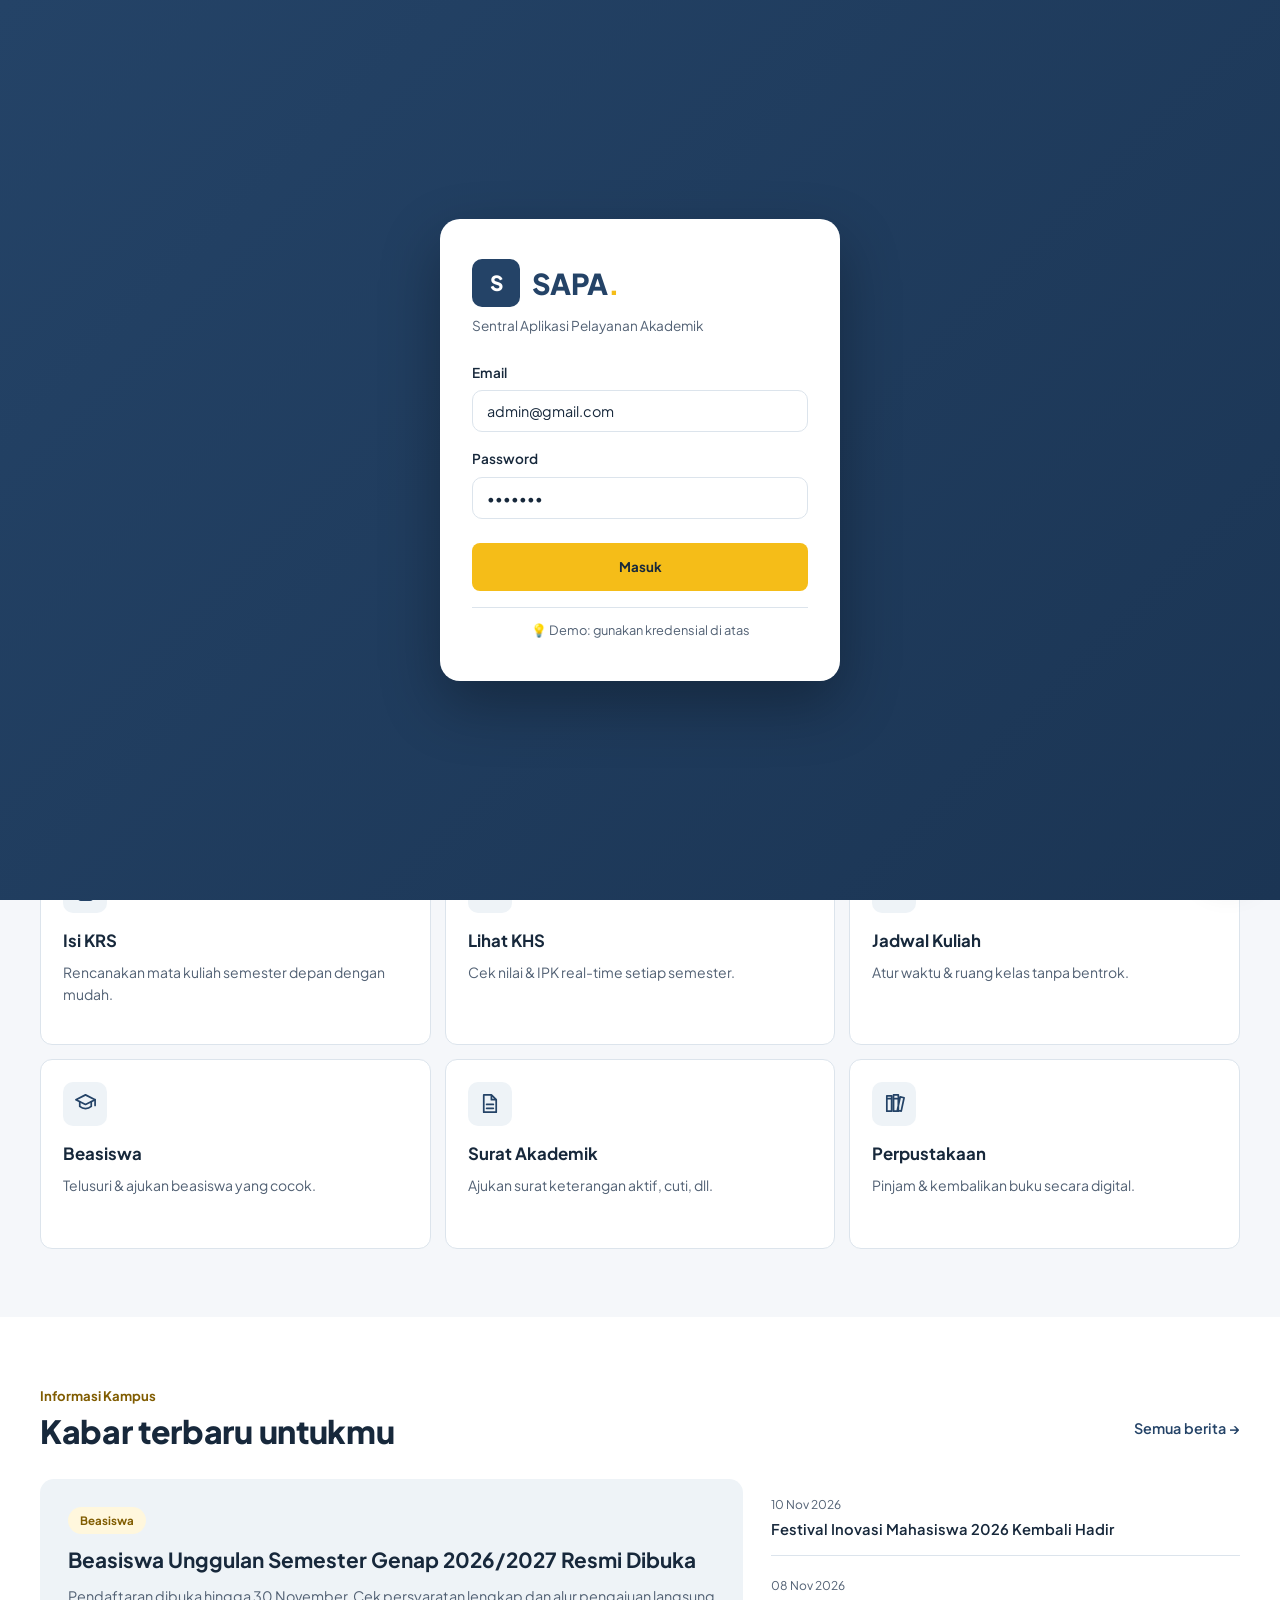
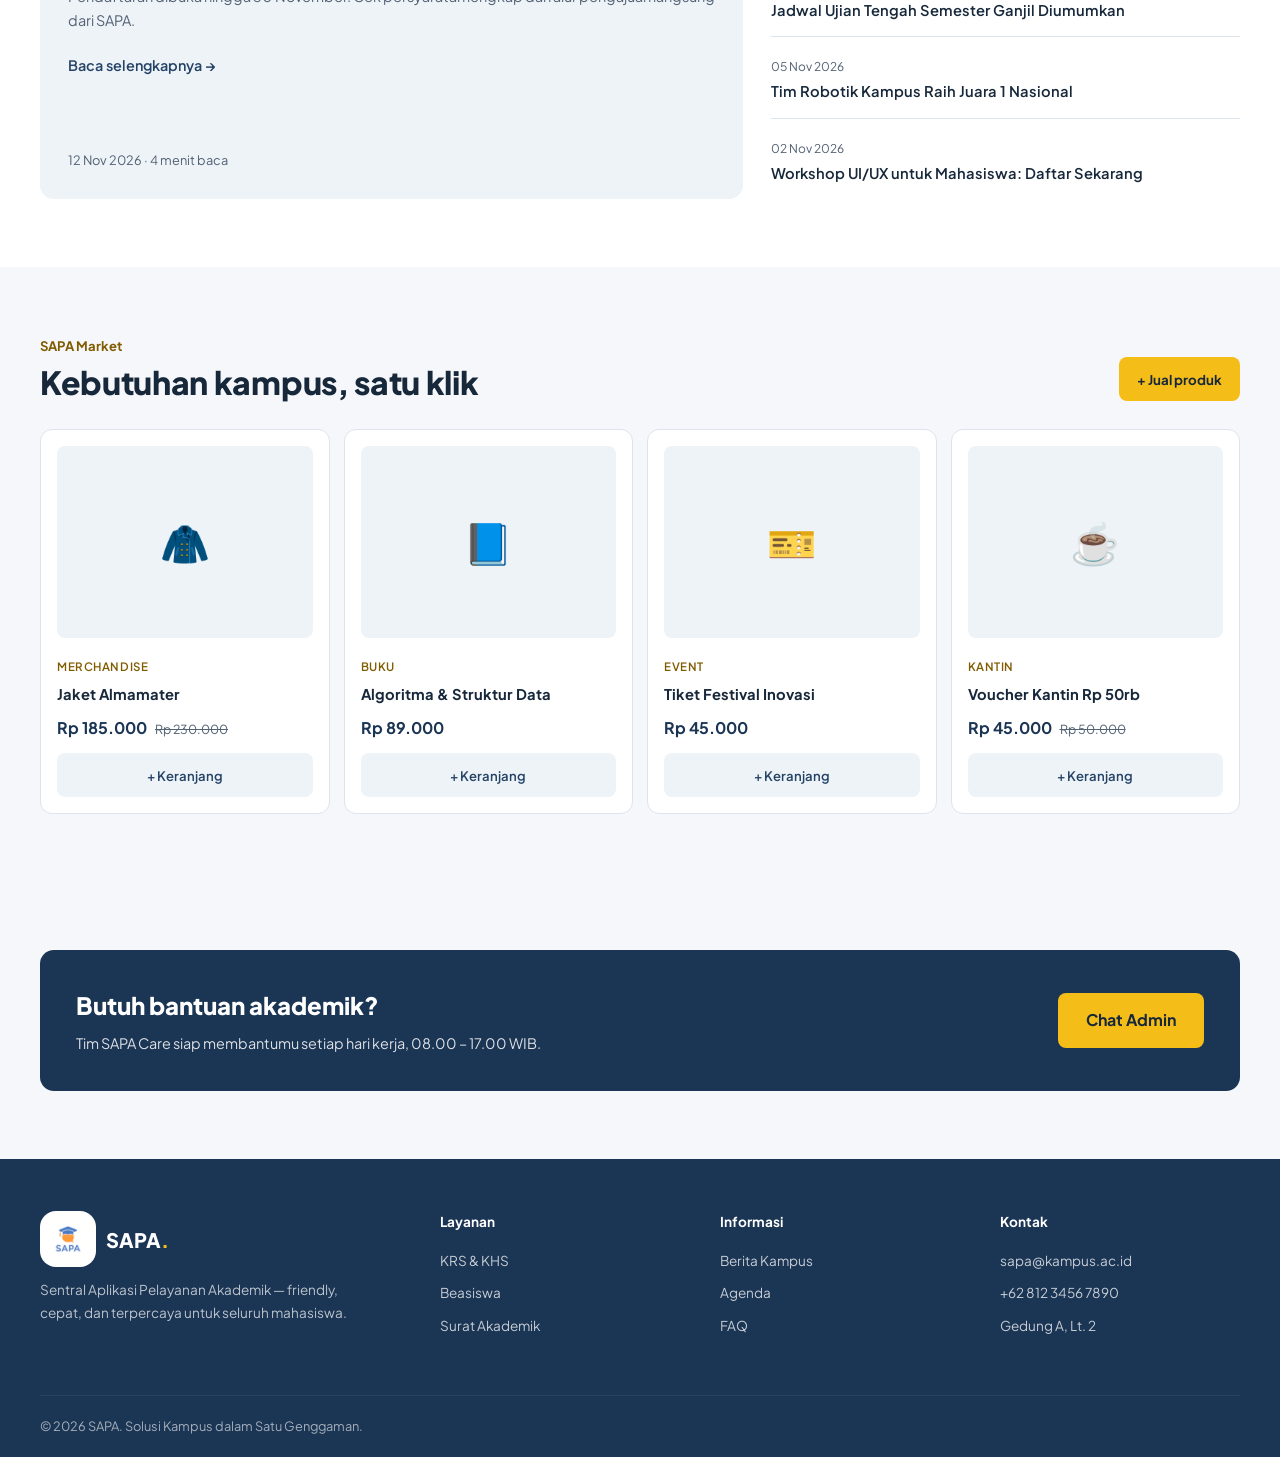
==== commit e95aee6f: "update" ====
--- a/index.html
+++ b/index.html
@@ -333,30 +333,30 @@
         <div class="news-grid">
           <article class="news-featured">
             <span class="news-tag">Beasiswa</span>
-            <h3>Beasiswa Unggulan Semester Genap 2025/2026 Resmi Dibuka</h3>
+            <h3>Beasiswa Unggulan Semester Genap 2026/2027 Resmi Dibuka</h3>
             <p>
               Pendaftaran dibuka hingga 30 November. Cek persyaratan lengkap dan
               alur pengajuan langsung dari SAPA.
             </p>
             <a href="#" class="link-arrow">Baca selengkapnya →</a>
-            <span class="news-date">12 Nov 2025 · 4 menit baca</span>
+            <span class="news-date">12 Nov 2026 · 4 menit baca</span>
           </article>
 
           <div class="news-list">
             <a href="#" class="news-item">
-              <span class="news-item-date">10 Nov 2025</span>
-              <h4>Festival Inovasi Mahasiswa 2025 Kembali Hadir</h4>
+              <span class="news-item-date">10 Nov 2026</span>
+              <h4>Festival Inovasi Mahasiswa 2026 Kembali Hadir</h4>
             </a>
             <a href="#" class="news-item">
-              <span class="news-item-date">08 Nov 2025</span>
+              <span class="news-item-date">08 Nov 2026</span>
               <h4>Jadwal Ujian Tengah Semester Ganjil Diumumkan</h4>
             </a>
             <a href="#" class="news-item">
-              <span class="news-item-date">05 Nov 2025</span>
+              <span class="news-item-date">05 Nov 2026</span>
               <h4>Tim Robotik Kampus Raih Juara 1 Nasional</h4>
             </a>
             <a href="#" class="news-item">
-              <span class="news-item-date">02 Nov 2025</span>
+              <span class="news-item-date">02 Nov 2026</span>
               <h4>Workshop UI/UX untuk Mahasiswa: Daftar Sekarang</h4>
             </a>
           </div>
@@ -487,7 +487,7 @@
         </div>
       </div>
       <div class="footer-bottom container">
-        <span>© 2025 SAPA. Solusi Kampus dalam Satu Genggaman.</span>
+        <span>© 2026 SAPA. Solusi Kampus dalam Satu Genggaman.</span>
       </div>
     </footer>
 
